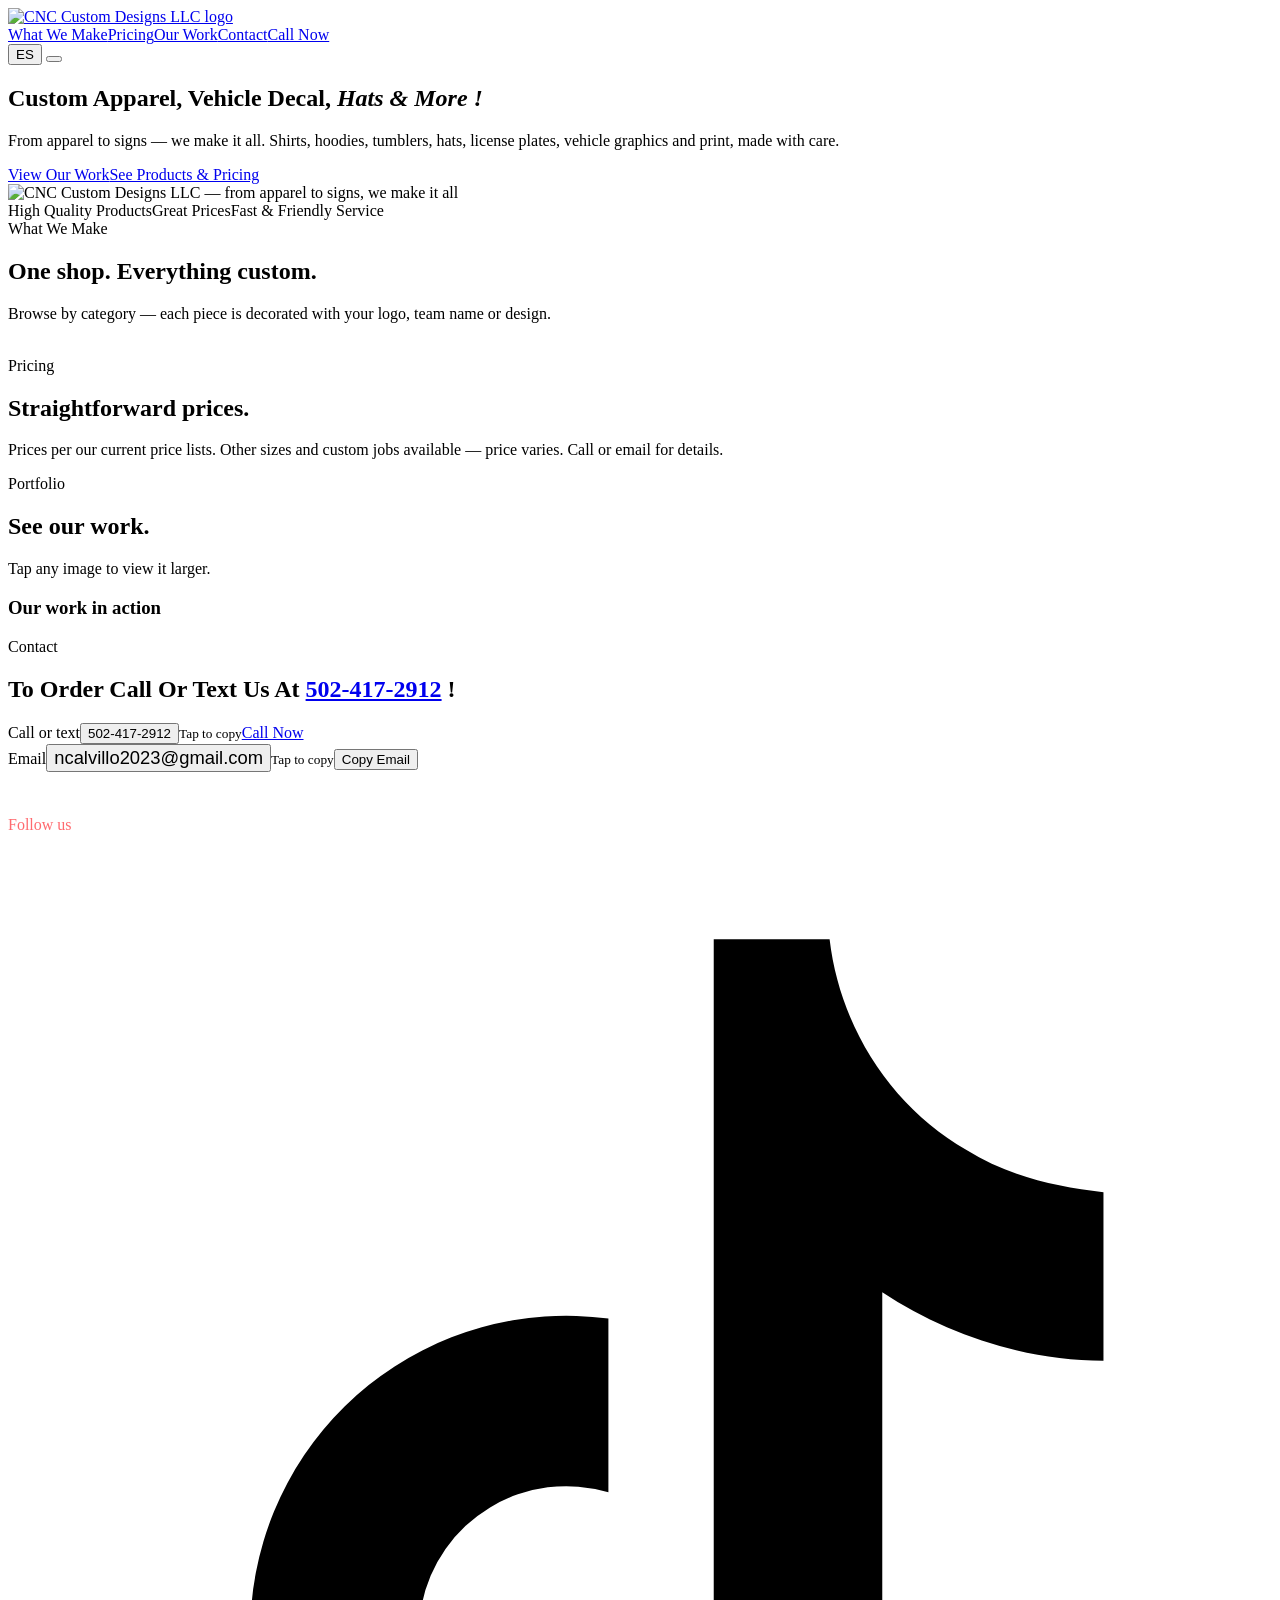
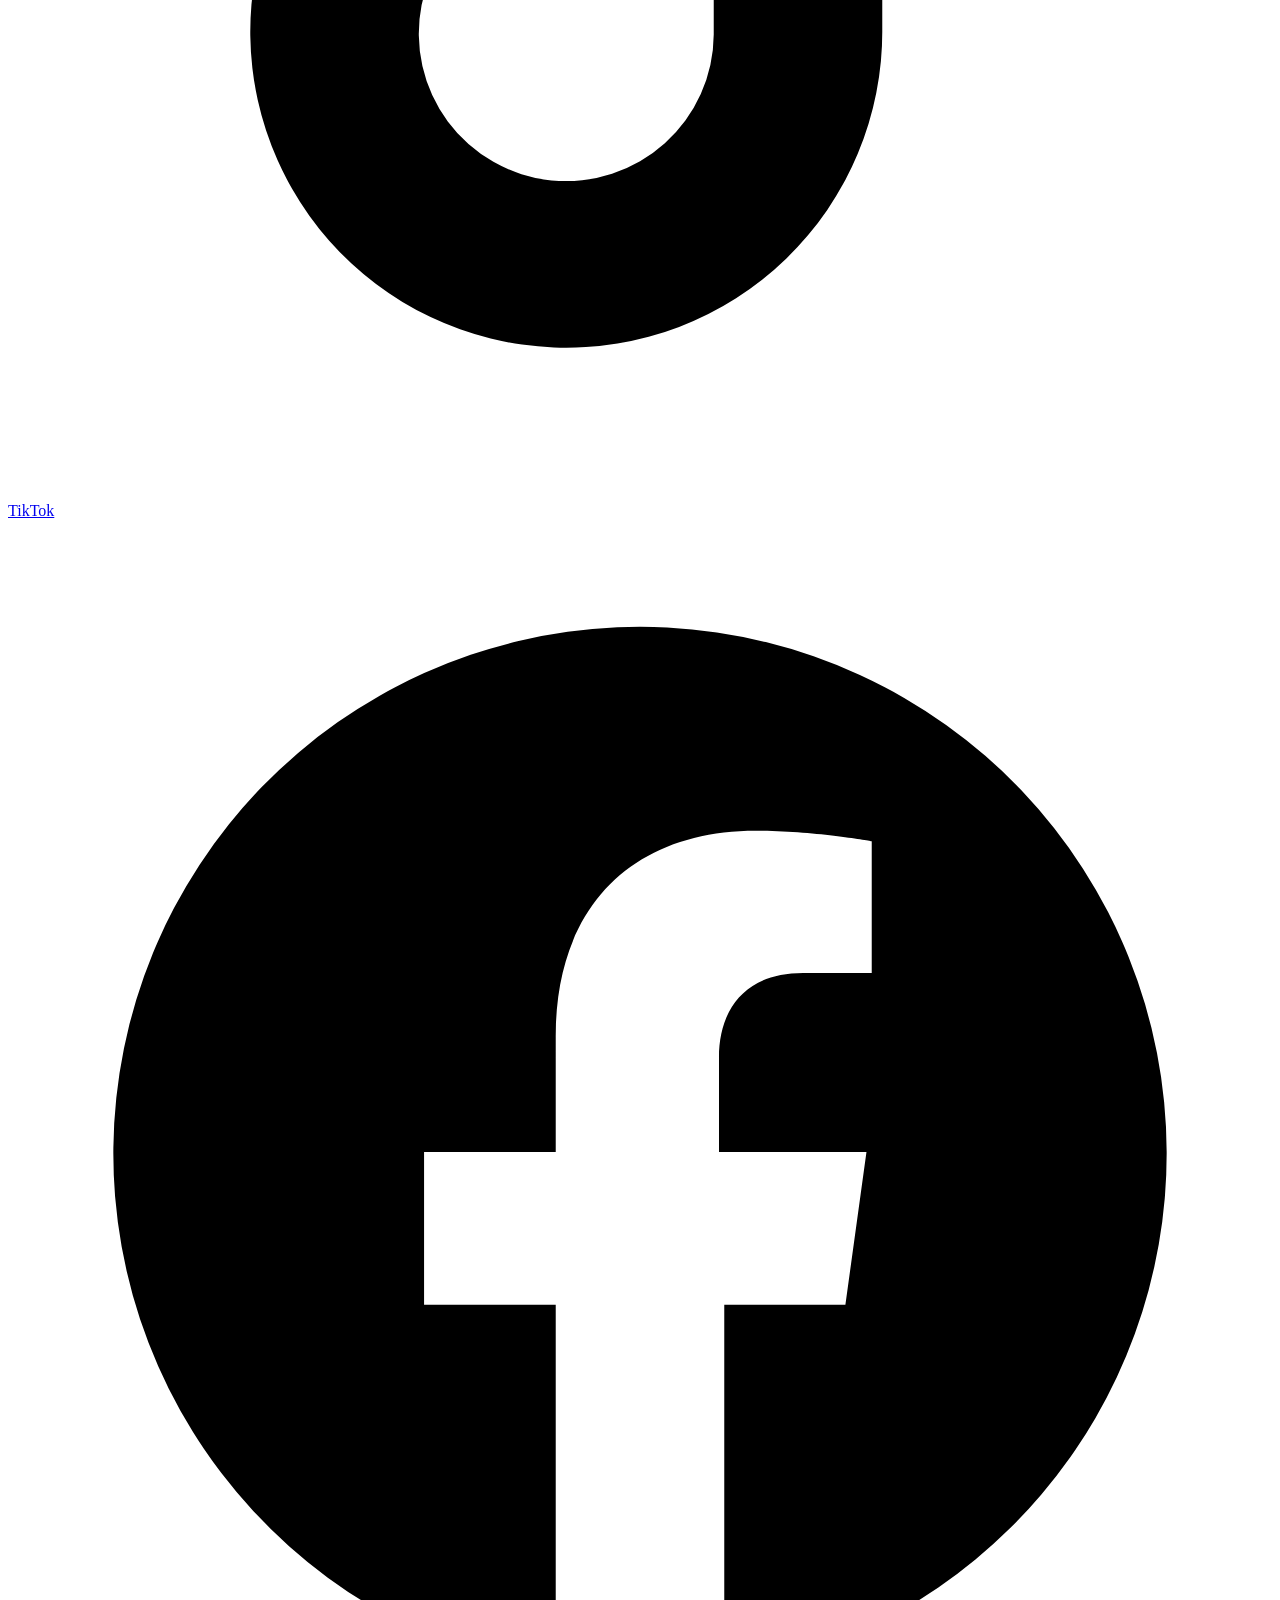
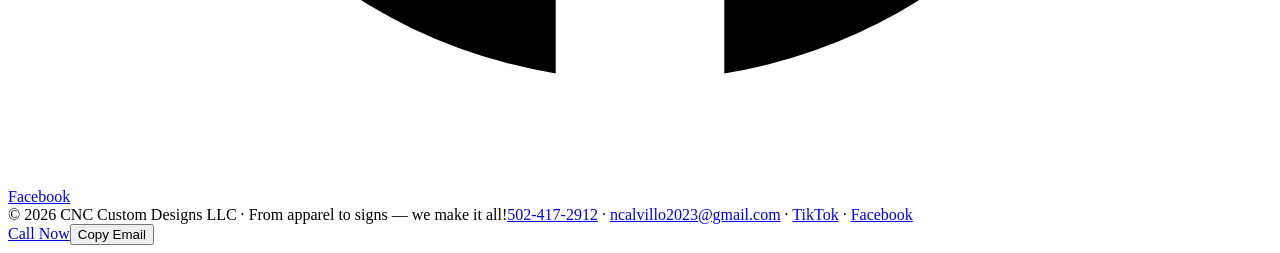
==== index.html @ a60623a9 "Update and rename Index.html to index.html" ====
<!DOCTYPE html><html lang="en"><head><meta charset="utf-8">
<meta name="viewport" content="width=device-width,initial-scale=1,viewport-fit=cover">
<title>CNC Custom Designs LLC | Custom Apparel, Drinkware, Hats &amp; Signs</title>
<meta name="description" content="CNC Custom Designs LLC makes custom shirts, hoodies, tumblers, mugs, hats, license plates, vehicle graphics, signs and more. Call 502-417-2912.">
<link rel="preconnect" href="https://fonts.googleapis.com"><link rel="preconnect" href="https://fonts.gstatic.com" crossorigin>
<link href="https://fonts.googleapis.com/css2?family=Oswald:wght@500;600;700&family=Inter:wght@400;500;600&display=swap" rel="stylesheet">
<link rel="icon" href="data:image/svg+xml,%3Csvg xmlns=%27http://www.w3.org/2000/svg%27 viewBox=%270 0 100 100%27%3E%3Ctext y=%27.9em%27 font-size=%2790%27%3E%F0%9F%91%95%3C/text%3E%3C/svg%3E">
<link rel="stylesheet" href="css/styles.css"></head><body>
<header id="hd"><div class="wrap"><nav aria-label="Main">
<a href="#top" aria-label="CNC Custom Designs LLC"><img src="assets/img/logo.jpg" alt="CNC Custom Designs LLC logo"></a>
<div class="nr"><div class="links" id="lk"><a href="#products" data-t="What We Make">What We Make</a><a href="#pricing" data-t="Pricing">Pricing</a><a href="#work" data-t="Our Work">Our Work</a><a href="#contact" data-t="Contact">Contact</a><a class="btn" href="tel:5024172912" data-t="Call Now">Call Now</a></div>
<button class="lg" id="lg" aria-label="Cambiar a español">ES</button>
<button class="burger" id="bg" aria-expanded="false" aria-controls="lk" aria-label="Open menu"><span></span><span></span><span></span></button></div>
</nav></div></header>
<main id="top">
<section class="hero"><div class="wrap">
<div><h1 class="fade d2" data-t="h1">Custom Apparel, Vehicle Decal, <em>Hats &amp; More !</em></h1>
<p class="fade d3" data-t="hp">From apparel to signs — we make it all. Shirts, hoodies, tumblers, hats, license plates, vehicle graphics and print, made with care.</p>
<div class="cta fade d4"><a class="btn" href="#work" data-t="View Our Work">View Our Work</a><a class="btn ghost" href="#pricing" data-t="See Products &amp; Pricing">See Products &amp; Pricing</a></div></div>
<div class="hero-logo fade d3"><img src="assets/img/logo.jpg" alt="CNC Custom Designs LLC — from apparel to signs, we make it all"></div>
</div></section>
<div class="trust"><div class="wrap"><span data-t="High Quality Products">High Quality Products</span><span data-t="Great Prices">Great Prices</span><span data-t="Fast &amp; Friendly Service">Fast &amp; Friendly Service</span></div></div>
<section id="products"><div class="wrap">
<div class="eyebrow rv" data-t="What We Make">What We Make</div><h2 class="rv" data-t="One shop. Everything custom.">One shop. Everything custom.</h2>
<p class="lead rv" data-t="Browse by category — each piece is decorated with your logo, team name or design.">Browse by category — each piece is decorated with your logo, team name or design.</p>
<div class="grid" id="cats" style="margin-top:34px"></div></div></section>
<section id="pricing" style="padding-top:0"><div class="wrap">
<div class="eyebrow rv" data-t="Pricing">Pricing</div><h2 class="rv" data-t="Straightforward prices.">Straightforward prices.</h2>
<div class="tabs" role="tablist" id="tabs"></div><div class="grid" id="prices" role="tabpanel"></div>
<p class="note" data-t="note">Prices per our current price lists. Other sizes and custom jobs available — price varies. Call or email for details.</p></div></section>
<section id="work"><div class="wrap">
<div class="eyebrow rv" data-t="Portfolio">Portfolio</div><h2 class="rv" data-t="See our work.">See our work.</h2>
<p class="lead rv" data-t="Tap any image to view it larger.">Tap any image to view it larger.</p>
<div class="chips" id="chips"></div><div class="gal" id="gal"></div>
<h3 class="sub" data-t="Our work in action">Our work in action</h3>
<div class="vids" id="vids"></div>
</div></section>
<section id="contact"><div class="wrap">
<div class="eyebrow rv" data-t="Contact">Contact</div>
<h2 class="rv" data-t="ord">To Order Call Or Text Us At <a href="#" role="button" data-copy="502-417-2912">502-417-2912</a> !</h2>
<div class="cg">
<div class="cc rv"><span data-t="Call or text">Call or text</span><button class="cb" data-copy="502-417-2912">502-417-2912</button><small data-t="Tap to copy">Tap to copy</small><a class="btn" href="tel:5024172912" data-t="Call Now">Call Now</a></div>
<div class="cc rv"><span data-t="Email">Email</span><button class="cb" style="font-size:1.15rem" data-copy="ncalvillo2023@gmail.com">ncalvillo2023@gmail.com</button><small data-t="Tap to copy">Tap to copy</small><button class="btn ghost" data-copy="ncalvillo2023@gmail.com" data-t="Copy Email">Copy Email</button></div>
</div>
<div class="eyebrow rv" style="margin-top:44px;color:#ff6a6f" data-t="Follow us">Follow us</div>
<div class="soc rv"><a class="btn" href="https://www.tiktok.com/@cnccustomdesignsllc?_r=1&amp;_t=ZS-9AKwrbX1TnD" target="_blank" rel="noopener"><svg viewBox="0 0 24 24" aria-hidden="true"><path d="M12.5 2h3.1c.2 1.7 1.2 3.2 2.6 4 .8.5 1.7.7 2.6.8v3.2c-1.5 0-3-.5-4.2-1.3v6.4a6 6 0 1 1-5.2-5.9v3.3a2.8 2.8 0 1 0 2 2.7V2z"/></svg>TikTok</a>
<a class="btn ghost" href="https://www.facebook.com/share/19BMES23ns/?mibextid=wwXIfr" target="_blank" rel="noopener"><svg viewBox="0 0 24 24" aria-hidden="true"><path d="M22 12a10 10 0 1 0-11.6 9.9v-7H7.9V12h2.5V9.8c0-2.5 1.5-3.9 3.8-3.9 1.1 0 2.2.2 2.2.2v2.5h-1.3c-1.2 0-1.6.8-1.6 1.6V12h2.8l-.4 2.9h-2.3v7A10 10 0 0 0 22 12z"/></svg>Facebook</a></div>
</div></section></main>
<footer><div class="wrap"><span>© <span id="yr">2026</span> CNC Custom Designs LLC · <span data-t="From apparel to signs — we make it all!">From apparel to signs — we make it all!</span></span><span><a href="#" role="button" data-copy="502-417-2912">502-417-2912</a> · <a href="#" role="button" data-copy="ncalvillo2023@gmail.com">ncalvillo2023@gmail.com</a> · <a href="https://www.tiktok.com/@cnccustomdesignsllc?_r=1&amp;_t=ZS-9AKwrbX1TnD" target="_blank" rel="noopener">TikTok</a> · <a href="https://www.facebook.com/share/19BMES23ns/?mibextid=wwXIfr" target="_blank" rel="noopener">Facebook</a></span></div></footer>
<div class="bar"><a class="btn" href="tel:5024172912" data-t="Call Now">Call Now</a><button class="btn ghost" data-copy="ncalvillo2023@gmail.com" data-t="Copy Email">Copy Email</button></div><div id="toast" role="status" aria-live="polite"></div>
<dialog id="lb" aria-label="Image viewer"><button class="x" aria-label="Close">×</button><img alt=""><p></p></dialog>
<script src="js/app.js"></script></body></html>
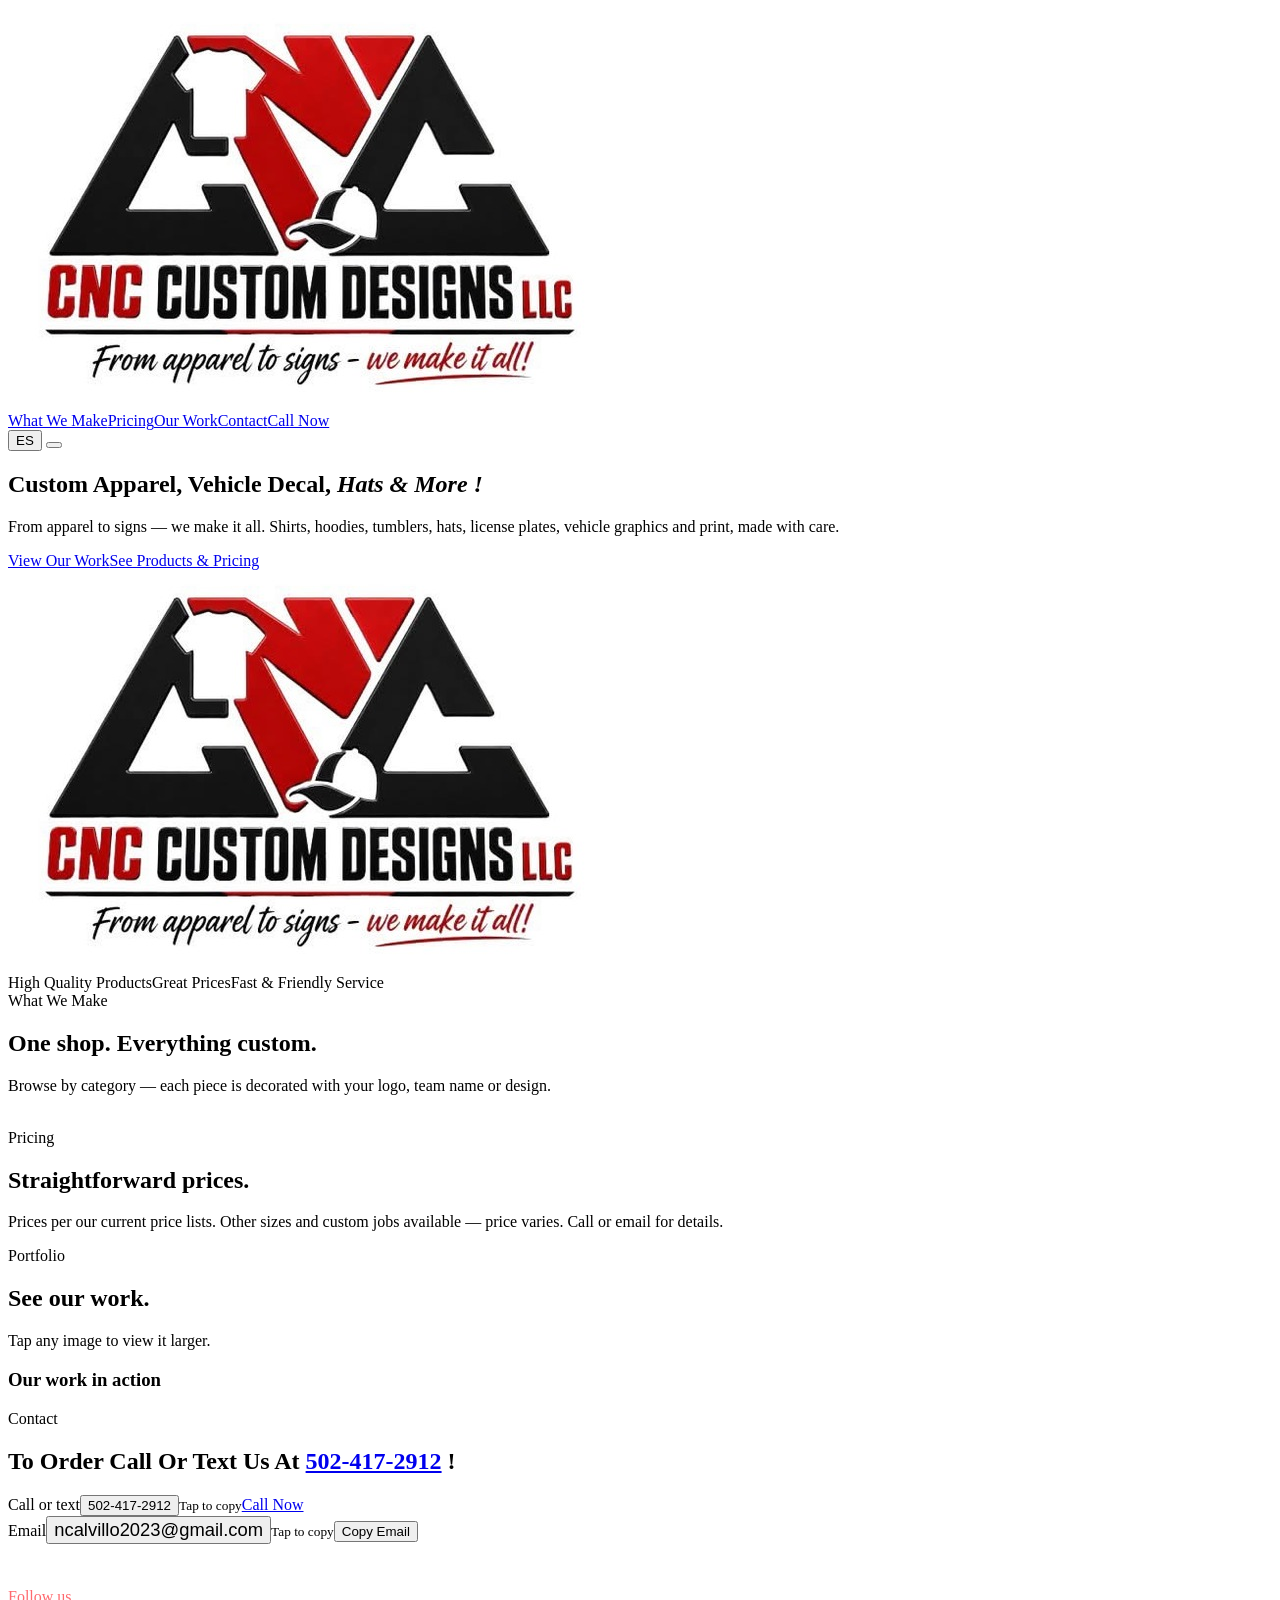
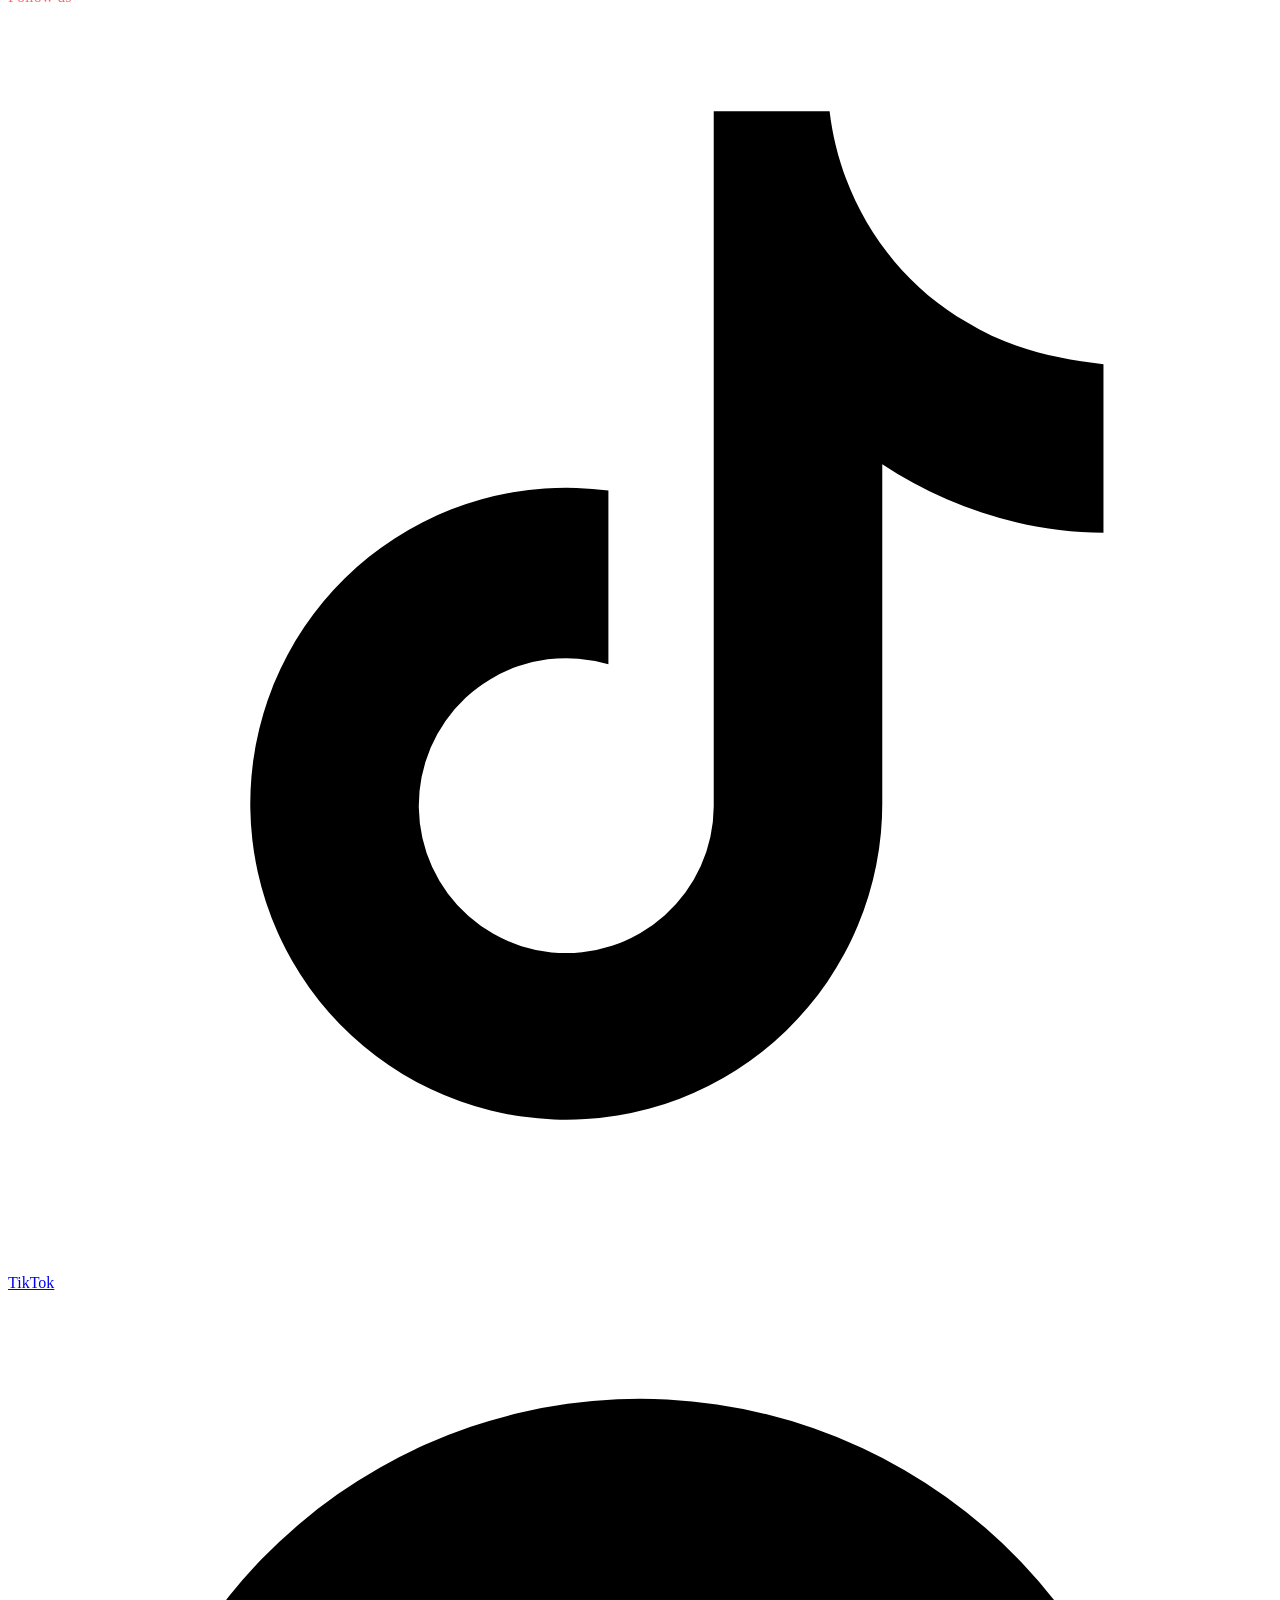
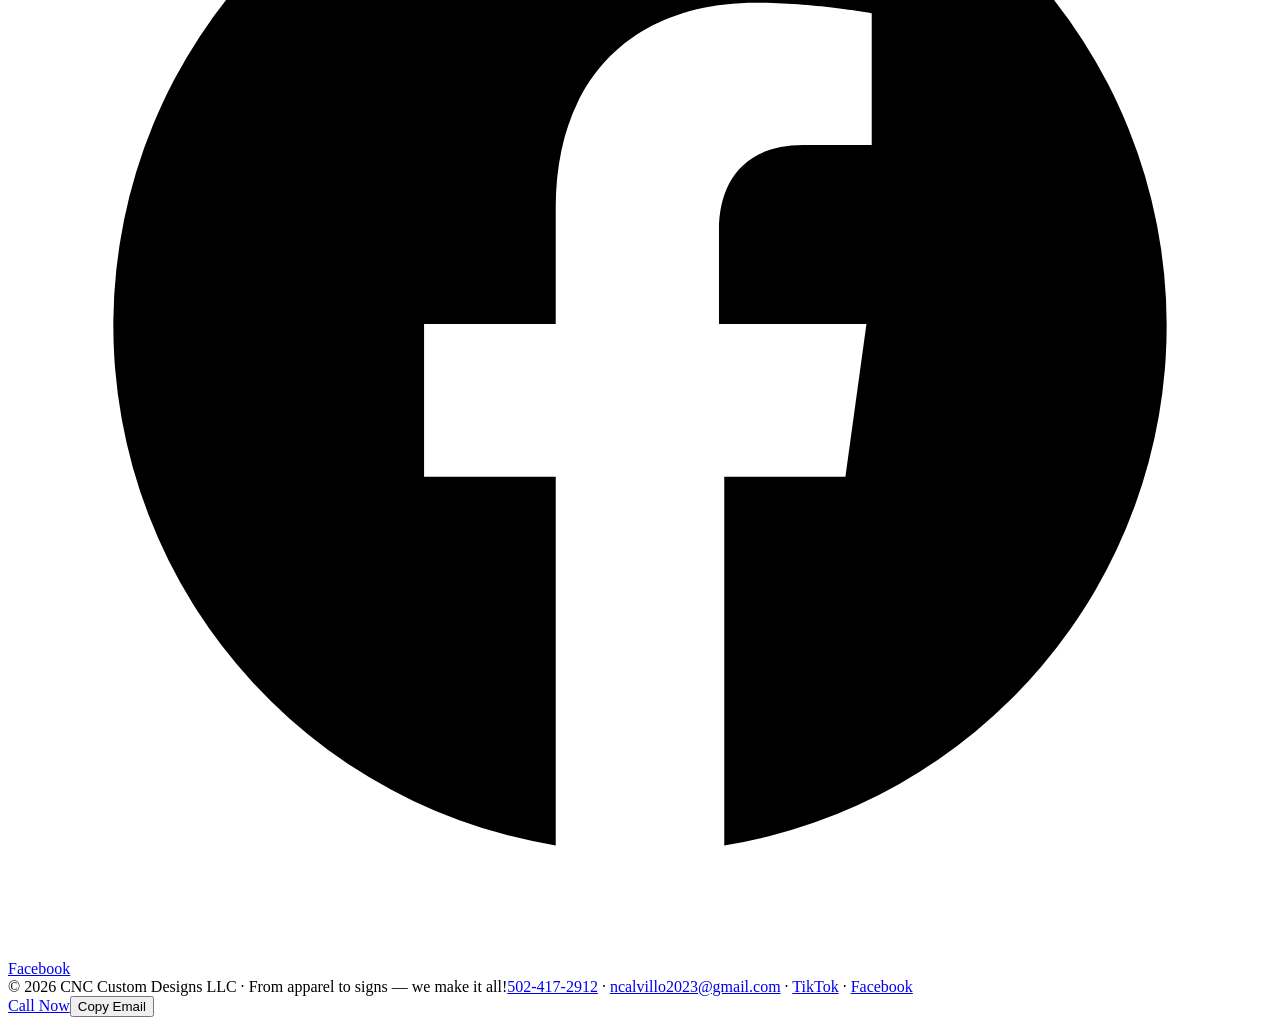
==== commit 2ec4d646: "Add files via upload" ====
--- a/index.html
+++ b/index.html
@@ -49,4 +49,4 @@
 <footer><div class="wrap"><span>© <span id="yr">2026</span> CNC Custom Designs LLC · <span data-t="From apparel to signs — we make it all!">From apparel to signs — we make it all!</span></span><span><a href="#" role="button" data-copy="502-417-2912">502-417-2912</a> · <a href="#" role="button" data-copy="ncalvillo2023@gmail.com">ncalvillo2023@gmail.com</a> · <a href="https://www.tiktok.com/@cnccustomdesignsllc?_r=1&amp;_t=ZS-9AKwrbX1TnD" target="_blank" rel="noopener">TikTok</a> · <a href="https://www.facebook.com/share/19BMES23ns/?mibextid=wwXIfr" target="_blank" rel="noopener">Facebook</a></span></div></footer>
 <div class="bar"><a class="btn" href="tel:5024172912" data-t="Call Now">Call Now</a><button class="btn ghost" data-copy="ncalvillo2023@gmail.com" data-t="Copy Email">Copy Email</button></div><div id="toast" role="status" aria-live="polite"></div>
 <dialog id="lb" aria-label="Image viewer"><button class="x" aria-label="Close">×</button><img alt=""><p></p></dialog>
-<script src="js/app.js"></script></body></html>
+<script src="js/app.js"></script></body></html>
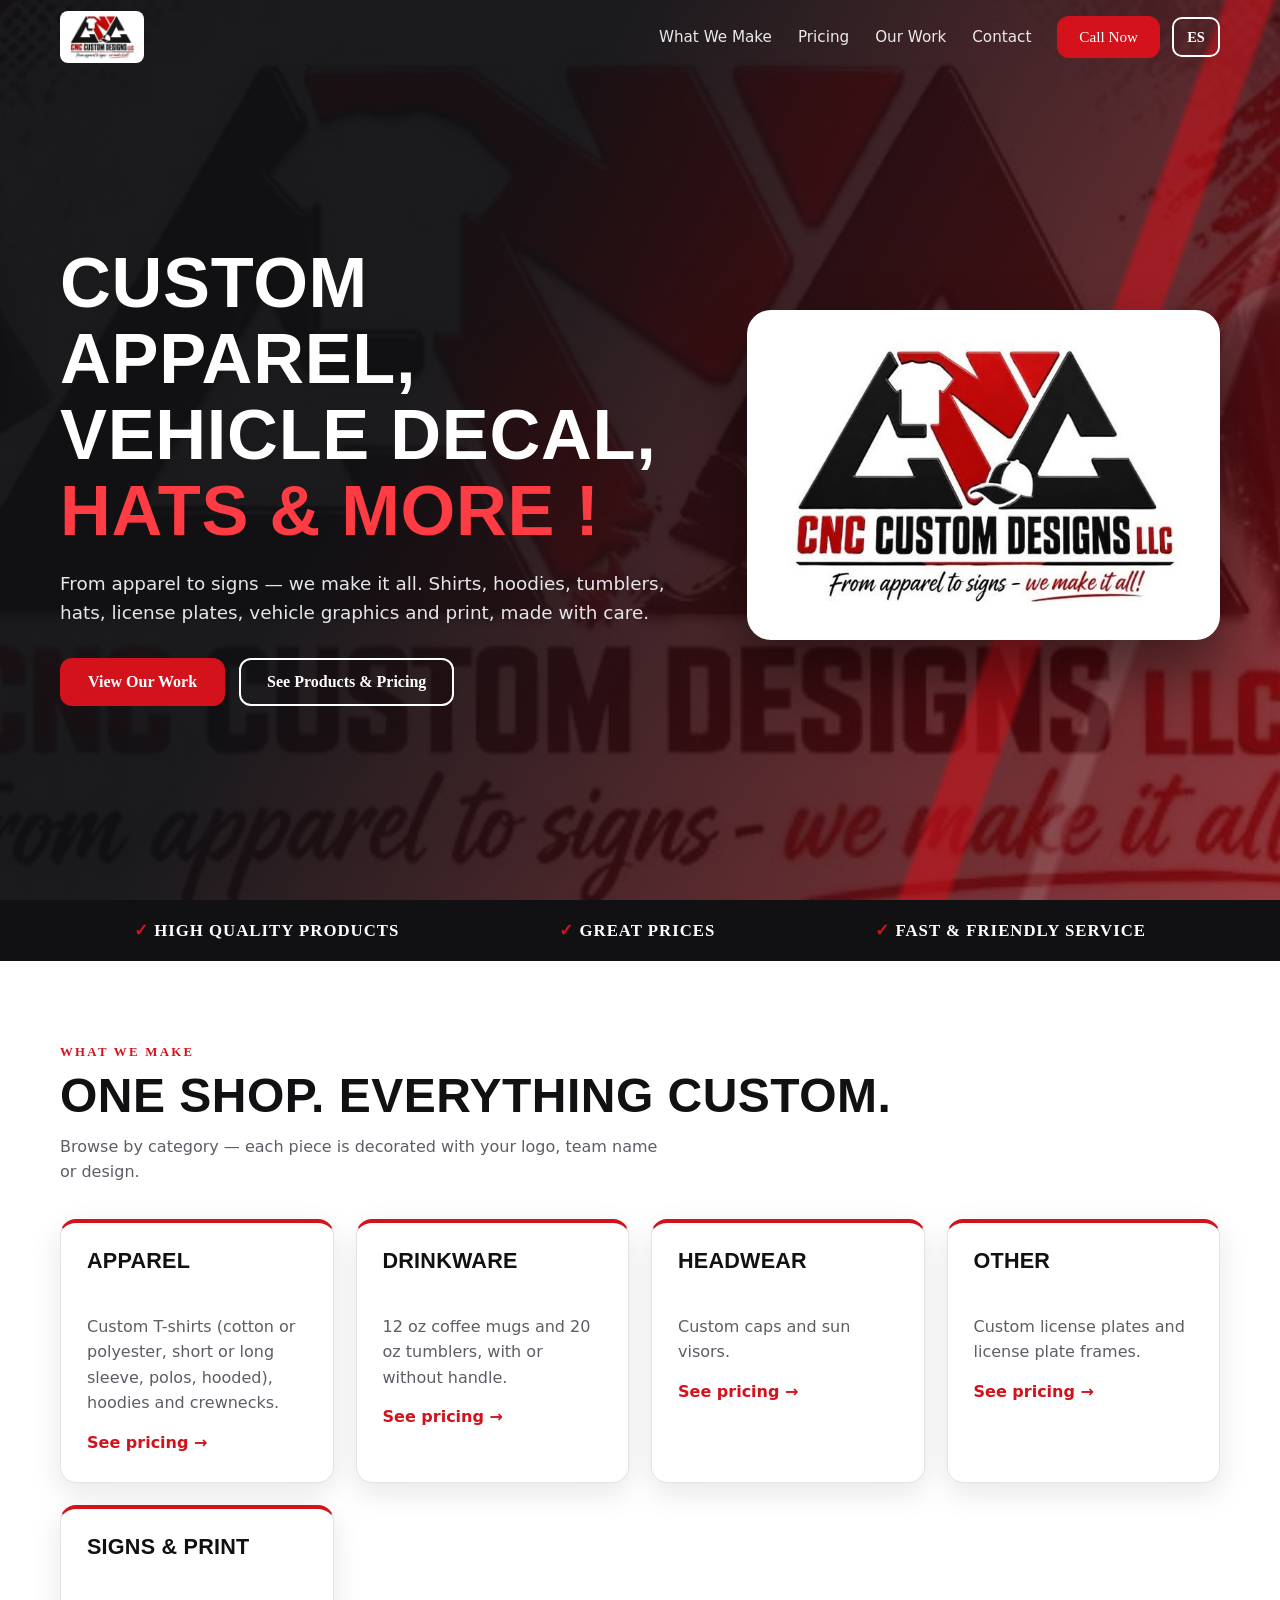
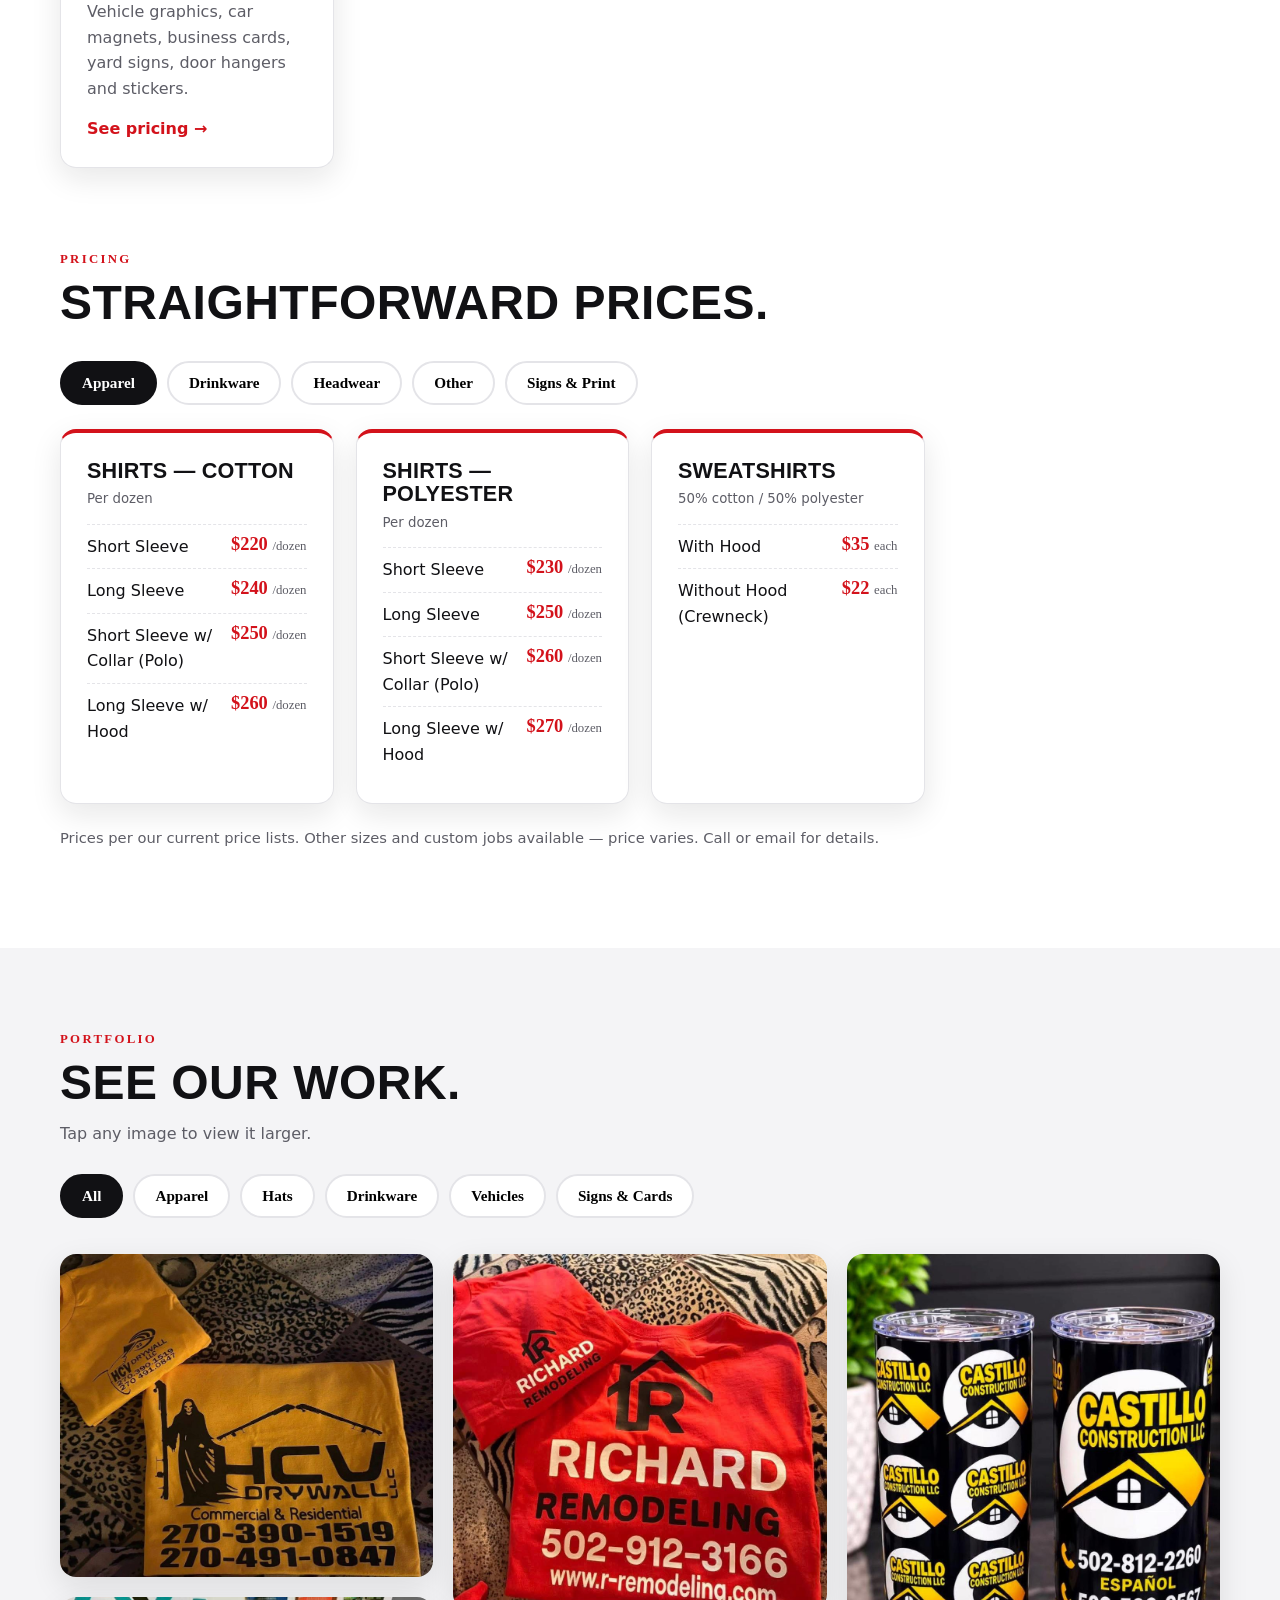
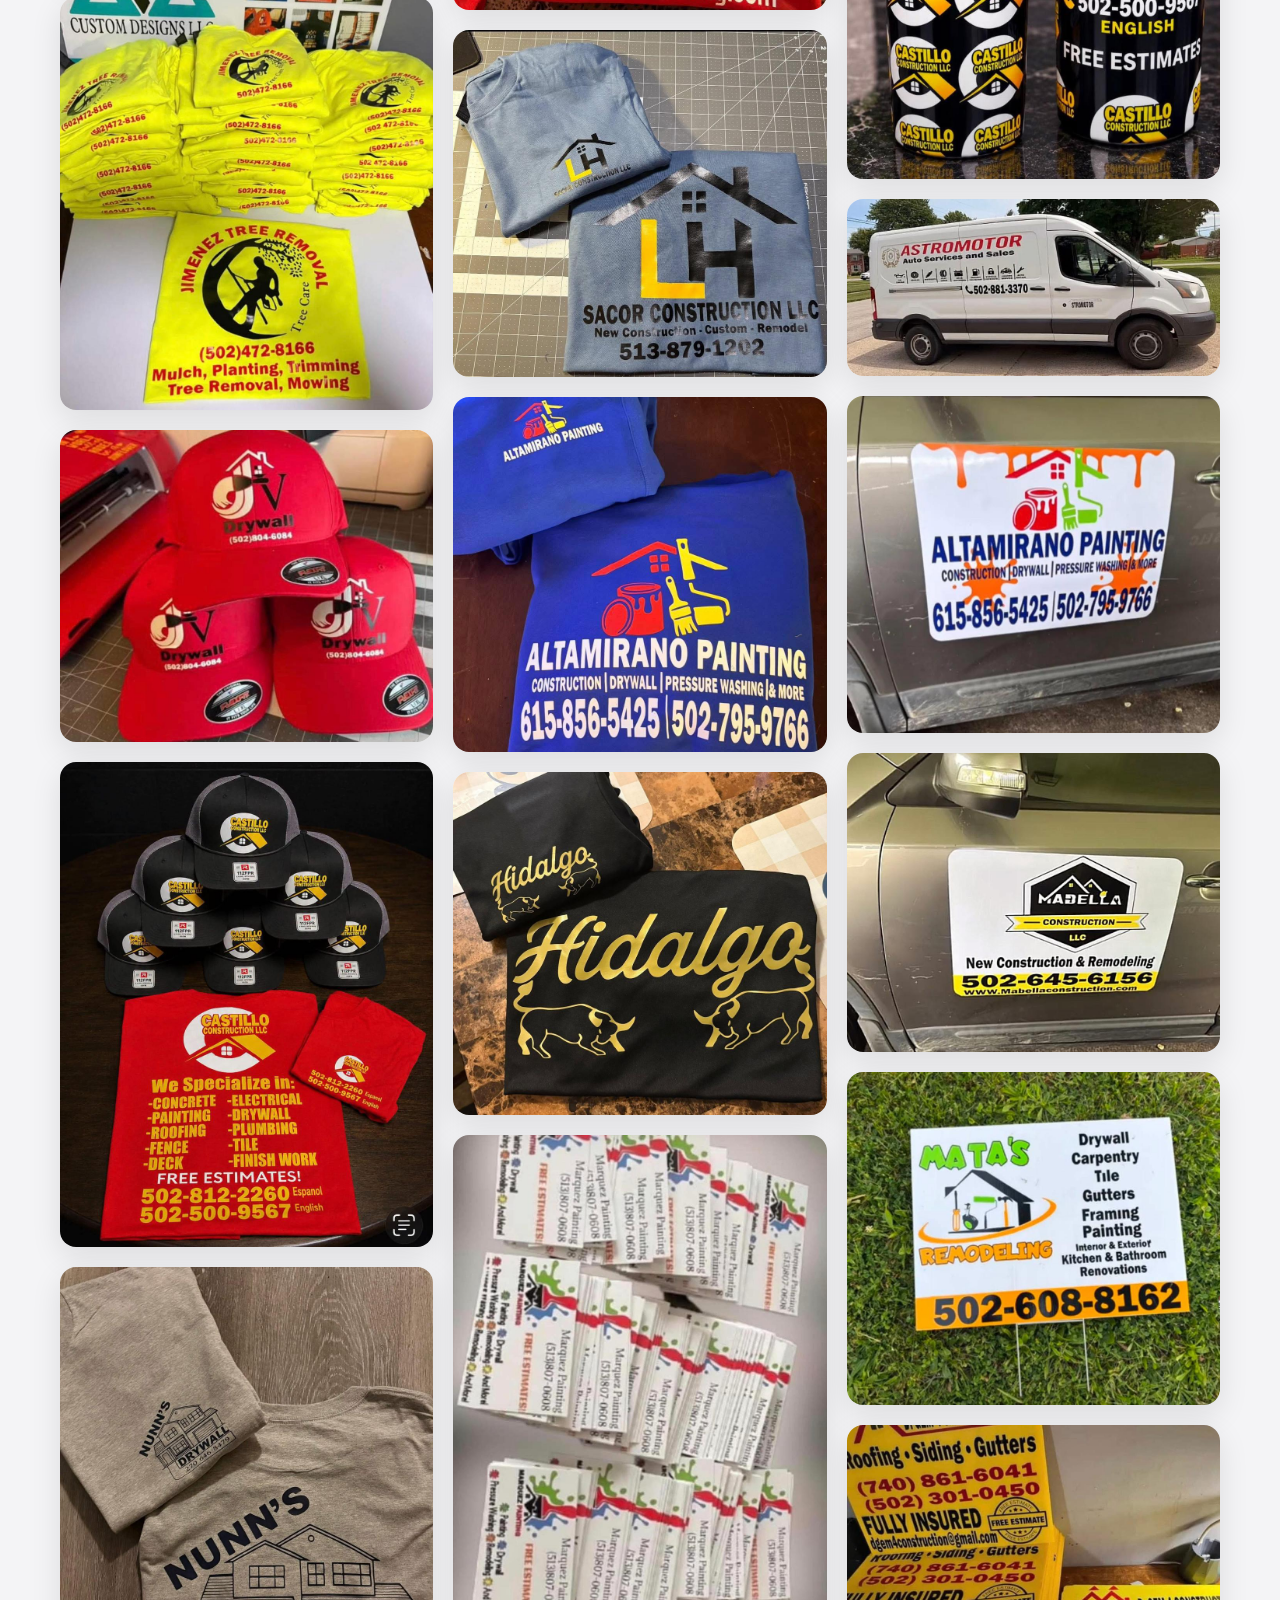
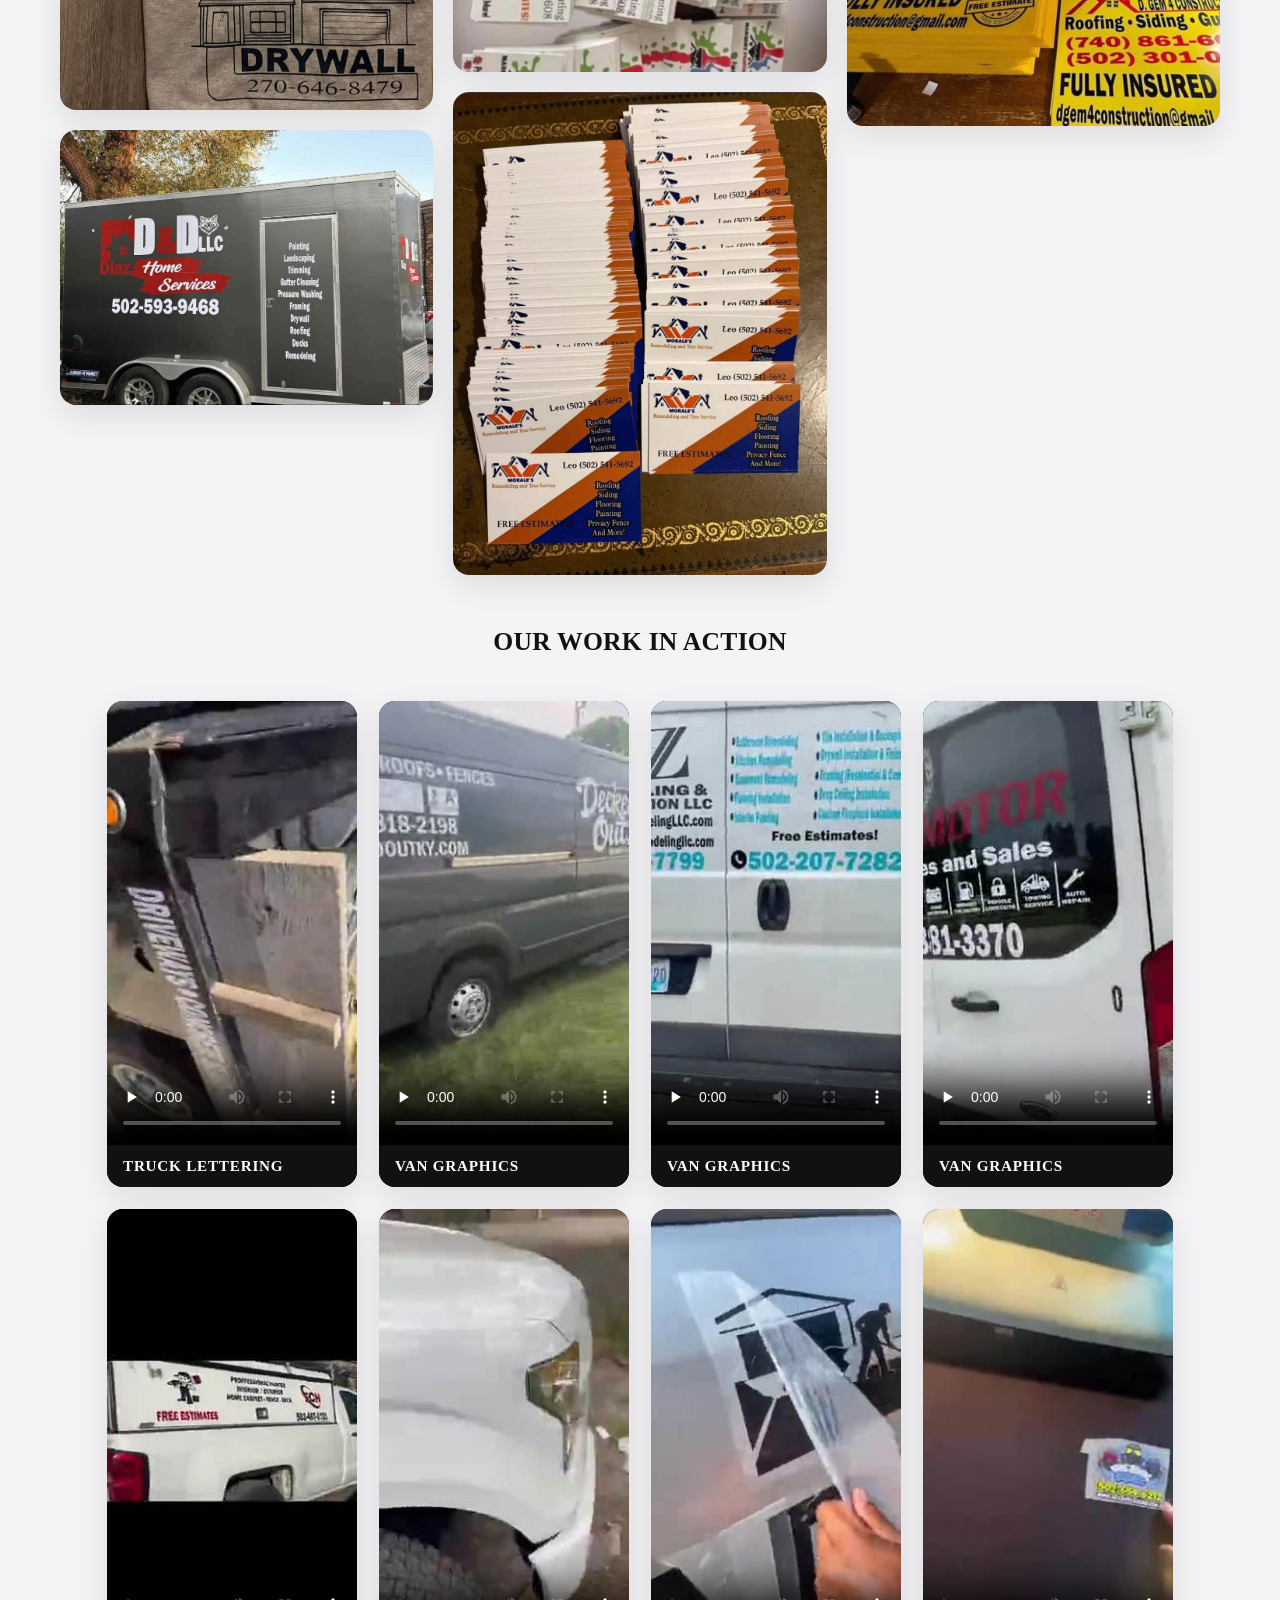
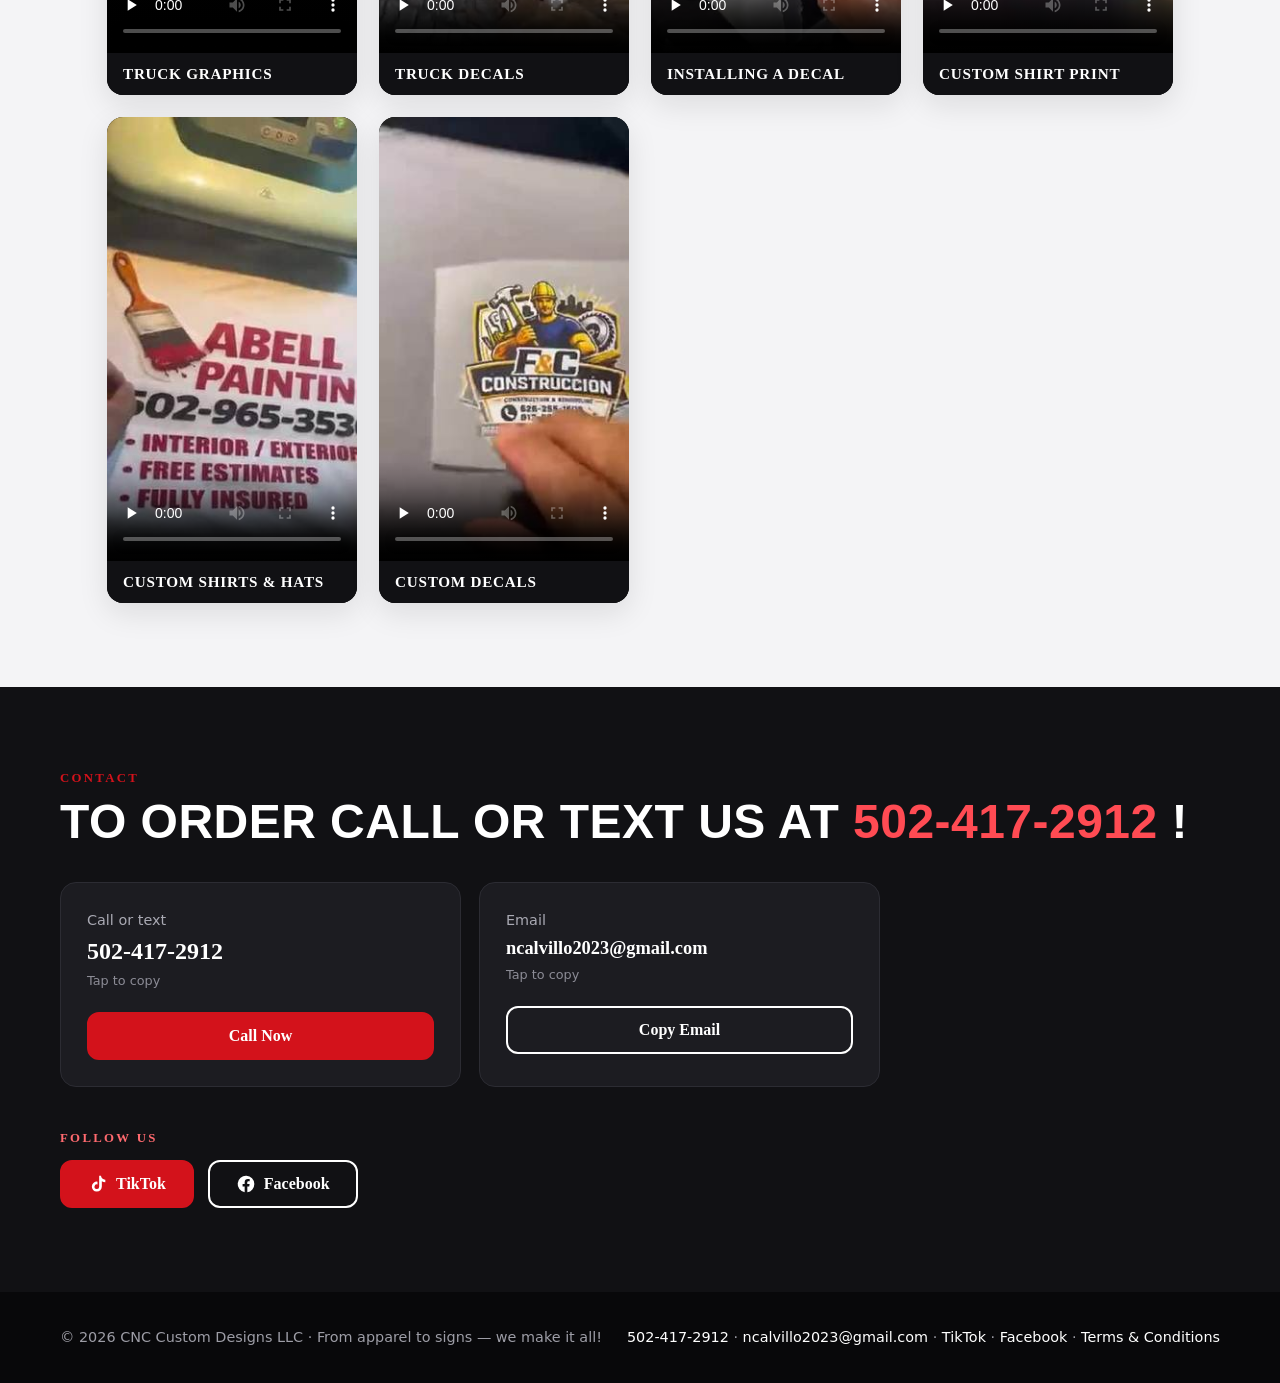
==== commit 7820f53c: "Update index.html" ====
--- a/index.html
+++ b/index.html
@@ -46,7 +46,22 @@
 <div class="soc rv"><a class="btn" href="https://www.tiktok.com/@cnccustomdesignsllc?_r=1&amp;_t=ZS-9AKwrbX1TnD" target="_blank" rel="noopener"><svg viewBox="0 0 24 24" aria-hidden="true"><path d="M12.5 2h3.1c.2 1.7 1.2 3.2 2.6 4 .8.5 1.7.7 2.6.8v3.2c-1.5 0-3-.5-4.2-1.3v6.4a6 6 0 1 1-5.2-5.9v3.3a2.8 2.8 0 1 0 2 2.7V2z"/></svg>TikTok</a>
 <a class="btn ghost" href="https://www.facebook.com/share/19BMES23ns/?mibextid=wwXIfr" target="_blank" rel="noopener"><svg viewBox="0 0 24 24" aria-hidden="true"><path d="M22 12a10 10 0 1 0-11.6 9.9v-7H7.9V12h2.5V9.8c0-2.5 1.5-3.9 3.8-3.9 1.1 0 2.2.2 2.2.2v2.5h-1.3c-1.2 0-1.6.8-1.6 1.6V12h2.8l-.4 2.9h-2.3v7A10 10 0 0 0 22 12z"/></svg>Facebook</a></div>
 </div></section></main>
-<footer><div class="wrap"><span>© <span id="yr">2026</span> CNC Custom Designs LLC · <span data-t="From apparel to signs — we make it all!">From apparel to signs — we make it all!</span></span><span><a href="#" role="button" data-copy="502-417-2912">502-417-2912</a> · <a href="#" role="button" data-copy="ncalvillo2023@gmail.com">ncalvillo2023@gmail.com</a> · <a href="https://www.tiktok.com/@cnccustomdesignsllc?_r=1&amp;_t=ZS-9AKwrbX1TnD" target="_blank" rel="noopener">TikTok</a> · <a href="https://www.facebook.com/share/19BMES23ns/?mibextid=wwXIfr" target="_blank" rel="noopener">Facebook</a></span></div></footer>
+<footer><div class="wrap"><span>© <span id="yr">2026</span> CNC Custom Designs LLC · <span data-t="From apparel to signs — we make it all!">From apparel to signs — we make it all!</span></span><span><a href="#" role="button" data-copy="502-417-2912">502-417-2912</a> · <a href="#" role="button" data-copy="ncalvillo2023@gmail.com">ncalvillo2023@gmail.com</a> · <a href="https://www.tiktok.com/@cnccustomdesignsllc?_r=1&amp;_t=ZS-9AKwrbX1TnD" target="_blank" rel="noopener">TikTok</a> · <a href="https://www.facebook.com/share/19BMES23ns/?mibextid=wwXIfr" target="_blank" rel="noopener">Facebook</a> · <a href="/terms" id="tl">Terms &amp; Conditions</a></span></div></footer>
 <div class="bar"><a class="btn" href="tel:5024172912" data-t="Call Now">Call Now</a><button class="btn ghost" data-copy="ncalvillo2023@gmail.com" data-t="Copy Email">Copy Email</button></div><div id="toast" role="status" aria-live="polite"></div>
 <dialog id="lb" aria-label="Image viewer"><button class="x" aria-label="Close">×</button><img alt=""><p></p></dialog>
-<script src="js/app.js"></script></body></html>+<script src="js/app.js"></script>
+<script>
+(function(){
+  var l=document.getElementById('lg'),t=document.getElementById('tl');
+  if(!l||!t)return;
+  function s(){
+    var es=l.textContent.trim().toUpperCase()==='EN';
+    t.textContent=es?'Términos y Condiciones':'Terms & Conditions';
+    t.href=es?'/terms#es':'/terms';
+  }
+  s();
+  l.addEventListener('click',function(){setTimeout(s,0)});
+  new MutationObserver(s).observe(l,{childList:true,characterData:true,subtree:true,attributes:true});
+})();
+</script>
+</body></html>
--- a/css/styles.css
+++ b/css/styles.css
@@ -0,0 +1,90 @@
+:root{--red:#d3121b;--red2:#a80d14;--ink:#111114;--ink2:#1c1c21;--mut:#5d5d66;--bg:#fff;--soft:#f4f4f6;--line:#e4e4e8;--r:16px;--sh:0 10px 30px rgba(17,17,20,.10);box-sizing:border-box;padding-top:env(safe-area-inset-top,0px);padding-bottom:env(safe-area-inset-bottom,0px)}
+@media(prefers-color-scheme:dark){:root:not([data-theme=light]){--bg:#fff}}
+*,*::before,*::after{box-sizing:inherit}html{scroll-behavior:smooth;scroll-padding-top:84px}
+body{margin:0;font:16px/1.6 Inter,system-ui,sans-serif;color:var(--ink);background:var(--bg);animation:load .7s ease both;overflow-x:hidden}
+@keyframes load{from{opacity:0}}
+img{max-width:100%;display:block;height:auto}h1,h2,h3{font-family:Oswald,Impact,sans-serif;text-transform:uppercase;line-height:1.08;margin:0;letter-spacing:.01em}
+a{color:inherit}.wrap{width:min(1160px,92%);margin:auto}section{padding:84px 0}
+.eyebrow{color:var(--red);font:600 .8rem Inter;letter-spacing:.18em;text-transform:uppercase;margin-bottom:10px}
+h2{font-size:clamp(2rem,5vw,3rem)}.lead{color:var(--mut);max-width:60ch;margin:12px 0 0}
+.btn{display:inline-flex;align-items:center;justify-content:center;gap:8px;min-height:48px;padding:0 26px;border-radius:12px;font:600 1rem Inter;text-decoration:none;border:2px solid var(--red);background:var(--red);color:#fff;cursor:pointer;transition:transform .2s,box-shadow .2s,background .2s}
+.btn:hover{transform:translateY(-2px);box-shadow:0 10px 22px rgba(211,18,27,.35);background:var(--red2)}
+.btn.ghost{background:transparent;color:#fff;border-color:#fff}.btn.ghost:hover{background:#fff;color:var(--ink);box-shadow:none}
+.btn.dark{background:var(--ink);border-color:var(--ink)}.btn.dark:hover{background:#000;box-shadow:0 10px 22px rgba(0,0,0,.3)}
+:focus-visible{outline:3px solid var(--red);outline-offset:3px}
+header{position:fixed;inset:0 0 auto;z-index:50;padding-top:env(safe-area-inset-top,0px);transition:background .3s,box-shadow .3s}
+header.s{background:rgba(17,17,20,.94);backdrop-filter:blur(10px);box-shadow:0 4px 20px rgba(0,0,0,.25)}
+nav{display:flex;align-items:center;justify-content:space-between;height:74px;transition:height .3s}header.s nav{height:62px}
+nav img{height:52px;width:auto;background:#fff;border-radius:8px;padding:2px 6px;transition:height .3s}header.s nav img{height:42px}
+.links{display:flex;gap:26px;align-items:center}.links a{color:#fff;text-decoration:none;font-weight:500;font-size:.95rem;opacity:.9}.links a:hover{opacity:1;color:#ff6a6f}
+.links .btn{min-height:42px;padding:0 20px;color:#fff;opacity:1}
+.burger{display:none;background:none;border:0;width:48px;height:48px;cursor:pointer;padding:12px}
+.burger span{display:block;height:3px;background:#fff;margin:5px 0;border-radius:2px;transition:.3s}
+.burger[aria-expanded=true] span:nth-child(1){transform:translateY(8px) rotate(45deg)}.burger[aria-expanded=true] span:nth-child(2){opacity:0}.burger[aria-expanded=true] span:nth-child(3){transform:translateY(-8px) rotate(-45deg)}
+.hero{position:relative;min-height:100svh;display:grid;align-items:center;color:#fff;background:linear-gradient(120deg,rgba(17,17,20,.96) 35%,rgba(120,8,14,.8)),url(../assets/img/hero.jpg) center/cover;padding:130px 0 80px;overflow:hidden}
+.hero::after{content:"";position:absolute;right:-8%;top:0;bottom:0;width:38%;background:linear-gradient(110deg,transparent 40%,rgba(211,18,27,.55) 41%,rgba(211,18,27,.55) 46%,transparent 47%,transparent 55%,rgba(255,255,255,.12) 56%,rgba(255,255,255,.12) 58%,transparent 59%);pointer-events:none}
+.hero .wrap{display:grid;grid-template-columns:1.15fr .85fr;gap:48px;align-items:center;position:relative;z-index:1}
+.hero h1{font-size:clamp(2.4rem,6vw,4.4rem)}.hero h1 em{color:#ff3b43;font-style:normal}
+.hero p{font-size:1.15rem;max-width:52ch;color:#e6e6ea;margin:20px 0 30px}.cta{display:flex;gap:14px;flex-wrap:wrap}
+.hero-logo{background:#fff;border-radius:24px;padding:22px;box-shadow:0 30px 60px rgba(0,0,0,.45);animation:float 6s ease-in-out infinite}
+@keyframes float{50%{transform:translateY(-8px)}}
+.fade{opacity:0;transform:translateY(22px);animation:up .8s .15s ease forwards}.fade.d2{animation-delay:.3s}.fade.d3{animation-delay:.45s}.fade.d4{animation-delay:.6s}
+@keyframes up{to{opacity:1;transform:none}}
+.trust{background:var(--ink);color:#fff;padding:20px 0}.trust .wrap{display:flex;justify-content:space-around;flex-wrap:wrap;gap:12px;font:600 1.05rem Oswald;text-transform:uppercase;letter-spacing:.06em}.trust span::before{content:"✓ ";color:var(--red)}
+.rv{opacity:0;transform:translateY(28px);transition:opacity .7s,transform .7s}.rv.in{opacity:1;transform:none}
+.tabs{display:flex;gap:10px;flex-wrap:wrap;margin:32px 0 24px}
+.tab{min-height:44px;padding:0 20px;border-radius:999px;border:2px solid var(--line);background:#fff;font:600 .95rem Inter;cursor:pointer;transition:.2s}.tab:hover{border-color:var(--red)}.tab[aria-selected=true]{background:var(--ink);border-color:var(--ink);color:#fff}
+.grid{display:grid;grid-template-columns:repeat(auto-fill,minmax(270px,1fr));gap:22px}
+.card{background:#fff;border:1px solid var(--line);border-radius:var(--r);padding:26px;box-shadow:var(--sh);transition:transform .3s,box-shadow .3s;border-top:4px solid var(--red)}
+.card:hover{transform:translateY(-6px);box-shadow:0 18px 40px rgba(17,17,20,.16)}
+.card h3{font-size:1.35rem;margin-bottom:6px}.card small{display:block;color:var(--mut);margin-bottom:14px}
+.card ul{list-style:none;margin:0;padding:0}.card li{display:flex;justify-content:space-between;gap:12px;padding:9px 0;border-top:1px dashed var(--line)}
+.card li b{font:600 1.15rem Oswald;color:var(--red);white-space:nowrap}.card li b i{font:400 .8rem Inter;color:var(--mut);font-style:normal}
+.note{margin-top:22px;color:var(--mut);font-size:.92rem}
+#work{background:var(--soft)}
+.gal{columns:3 300px;column-gap:20px;margin-top:36px}
+.gal button{all:unset;display:block;width:100%;margin:0 0 20px;break-inside:avoid;position:relative;border-radius:var(--r);overflow:hidden;cursor:zoom-in;box-shadow:var(--sh);background:#fff}
+.gal img{width:100%;transition:transform .6s}.gal button:hover img,.gal button:focus-visible img{transform:scale(1.05)}
+.gal button:focus-visible{outline:3px solid var(--red)}
+.gal span{position:absolute;left:0;right:0;bottom:0;padding:34px 16px 12px;color:#fff;font:600 1rem Oswald;text-transform:uppercase;letter-spacing:.05em;background:linear-gradient(transparent,rgba(0,0,0,.78));transform:translateY(100%);transition:transform .3s}
+.gal button:hover span,.gal button:focus-visible span{transform:none}
+@media(hover:none){.gal span{transform:none}}
+dialog{border:0;padding:0;background:transparent;max-width:96vw;max-height:94vh;overflow:visible}dialog::backdrop{background:rgba(8,8,10,.88);backdrop-filter:blur(4px)}
+dialog[open]{animation:zoom .3s ease}@keyframes zoom{from{opacity:0;transform:scale(.96)}}
+dialog img{max-height:86vh;max-width:96vw;width:auto;border-radius:12px;margin:auto;background:#fff}
+dialog p{color:#fff;text-align:center;margin:10px 0 0;font:600 1rem Oswald;letter-spacing:.06em;text-transform:uppercase}
+.x{position:absolute;top:-14px;right:-6px;width:46px;height:46px;border-radius:50%;border:0;background:var(--red);color:#fff;font-size:1.5rem;cursor:pointer;z-index:2}
+.about .wrap{display:grid;grid-template-columns:1fr 1fr;gap:56px;align-items:center}
+.about img{border-radius:var(--r);box-shadow:var(--sh)}.about p{color:var(--mut)}
+.vals{display:grid;grid-template-columns:repeat(3,1fr);gap:14px;margin-top:24px}.vals div{background:var(--soft);border-radius:12px;padding:16px;font-weight:600;text-align:center;border-bottom:3px solid var(--red)}
+#contact{background:var(--ink);color:#fff;position:relative;overflow:hidden}#contact .lead{color:#c9c9d0}
+.cg{display:grid;grid-template-columns:repeat(2,1fr);gap:18px;margin-top:34px}
+.cc{background:var(--ink2);border:1px solid #2c2c33;border-radius:var(--r);padding:26px;display:flex;flex-direction:column;gap:6px;transition:.3s}.cc:hover{border-color:var(--red);transform:translateY(-4px)}
+.cc b{font:600 1.5rem Oswald;word-break:break-all}.cc span{color:#a9a9b3;font-size:.9rem}.cc .btn{margin-top:14px}
+footer{background:#08080a;color:#9d9da6;padding:34px 0;font-size:.9rem}footer .wrap{display:flex;justify-content:space-between;flex-wrap:wrap;gap:14px;align-items:center}footer a{text-decoration:none;color:#fff}
+.bar{display:none}
+@media(max-width:860px){section{padding:64px 0}.burger{display:block}
+.links{position:fixed;top:0;right:0;bottom:0;width:min(78vw,320px);background:var(--ink);flex-direction:column;align-items:stretch;gap:0;padding:90px 24px 24px;transform:translateX(100%);transition:transform .35s;box-shadow:-10px 0 30px rgba(0,0,0,.4)}
+.links.o{transform:none}.links a{padding:14px 4px;border-bottom:1px solid #2c2c33;font-size:1.05rem}.links .btn{margin-top:18px;border:2px solid var(--red)}
+.burger{position:relative;z-index:60}
+.hero .wrap,.about .wrap{grid-template-columns:1fr;gap:30px}.hero-logo{order:-1;max-width:340px}.cg{grid-template-columns:1fr}.hero{padding-top:110px}
+.bar{display:flex;position:fixed;bottom:0;left:0;right:0;z-index:40;background:var(--ink);padding:10px 12px calc(10px + env(safe-area-inset-bottom,0px));gap:10px;box-shadow:0 -6px 20px rgba(0,0,0,.3)}.bar .btn{flex:1;min-height:48px;padding:0}
+body{padding-bottom:70px}}
+@media(max-width:480px){.vals{grid-template-columns:1fr}.cta .btn{flex:1 1 100%}}
+@media(prefers-reduced-motion:reduce){*{animation:none!important;transition:none!important}.rv,.fade{opacity:1;transform:none}html{scroll-behavior:auto}}
+
+.lg{background:none;border:2px solid #fff;color:#fff;border-radius:10px;min-width:48px;height:40px;font:600 .9rem Inter;cursor:pointer;margin-left:12px;transition:.2s}.lg:hover{background:#fff;color:var(--ink)}
+.nr{display:flex;align-items:center}
+.vids{display:grid;grid-template-columns:repeat(2,minmax(0,360px));gap:22px;margin-top:44px;justify-content:center}
+.vids figure{margin:0;background:#000;border-radius:var(--r);overflow:hidden;box-shadow:var(--sh)}.vids video{width:100%;display:block;max-height:78vh}
+.vids figcaption{color:#fff;background:var(--ink);padding:12px 16px;font:600 .95rem Oswald;text-transform:uppercase;letter-spacing:.05em}
+.sub{font:600 1.6rem Oswald;text-transform:uppercase;margin:52px 0 0;text-align:center}
+.chips{display:flex;gap:10px;flex-wrap:wrap;margin-top:28px}
+.cg{grid-template-columns:repeat(2,minmax(0,1fr))!important;max-width:820px}
+#contact h2 a{color:#ff4b53;text-decoration:none;white-space:nowrap}
+@media(max-width:700px){.vids{grid-template-columns:1fr}.cg{grid-template-columns:1fr!important}}
+.cb{all:unset;cursor:pointer;font:600 1.5rem Oswald;word-break:break-all}.cb:hover{color:#ff6a6f}.cb:focus-visible{outline:3px solid var(--red);outline-offset:3px}
+.cc small{color:#8c8c96;font-size:.8rem}.soc{display:flex;gap:14px;flex-wrap:wrap;margin-top:14px}.btn svg{width:20px;height:20px;fill:currentColor}
+#toast{position:fixed;left:50%;bottom:90px;transform:translate(-50%,20px);background:#fff;color:var(--ink);font:600 .95rem Inter;padding:12px 22px;border-radius:999px;box-shadow:0 10px 30px rgba(0,0,0,.35);opacity:0;pointer-events:none;transition:.3s;z-index:90}#toast.on{opacity:1;transform:translate(-50%,0)}
+.vids{grid-template-columns:repeat(auto-fill,minmax(210px,250px))!important}
+footer a[data-copy]{cursor:pointer}
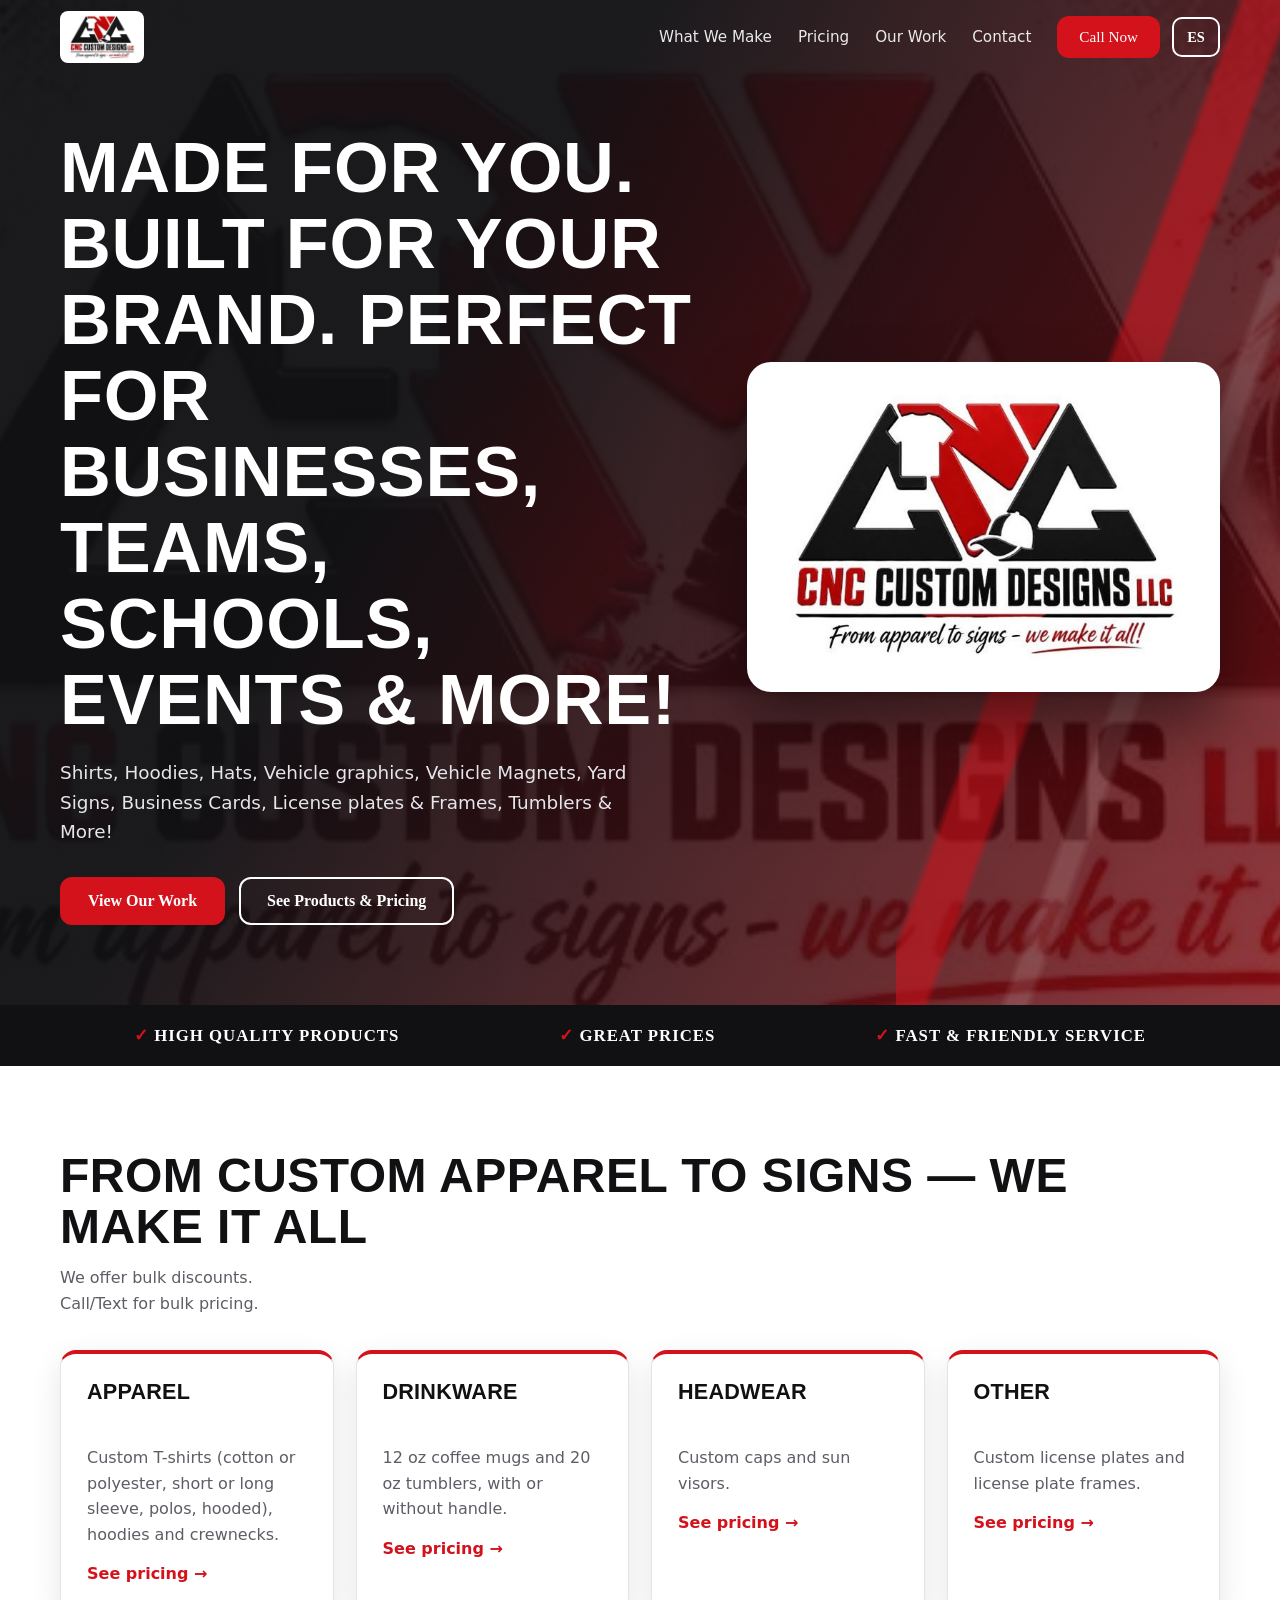
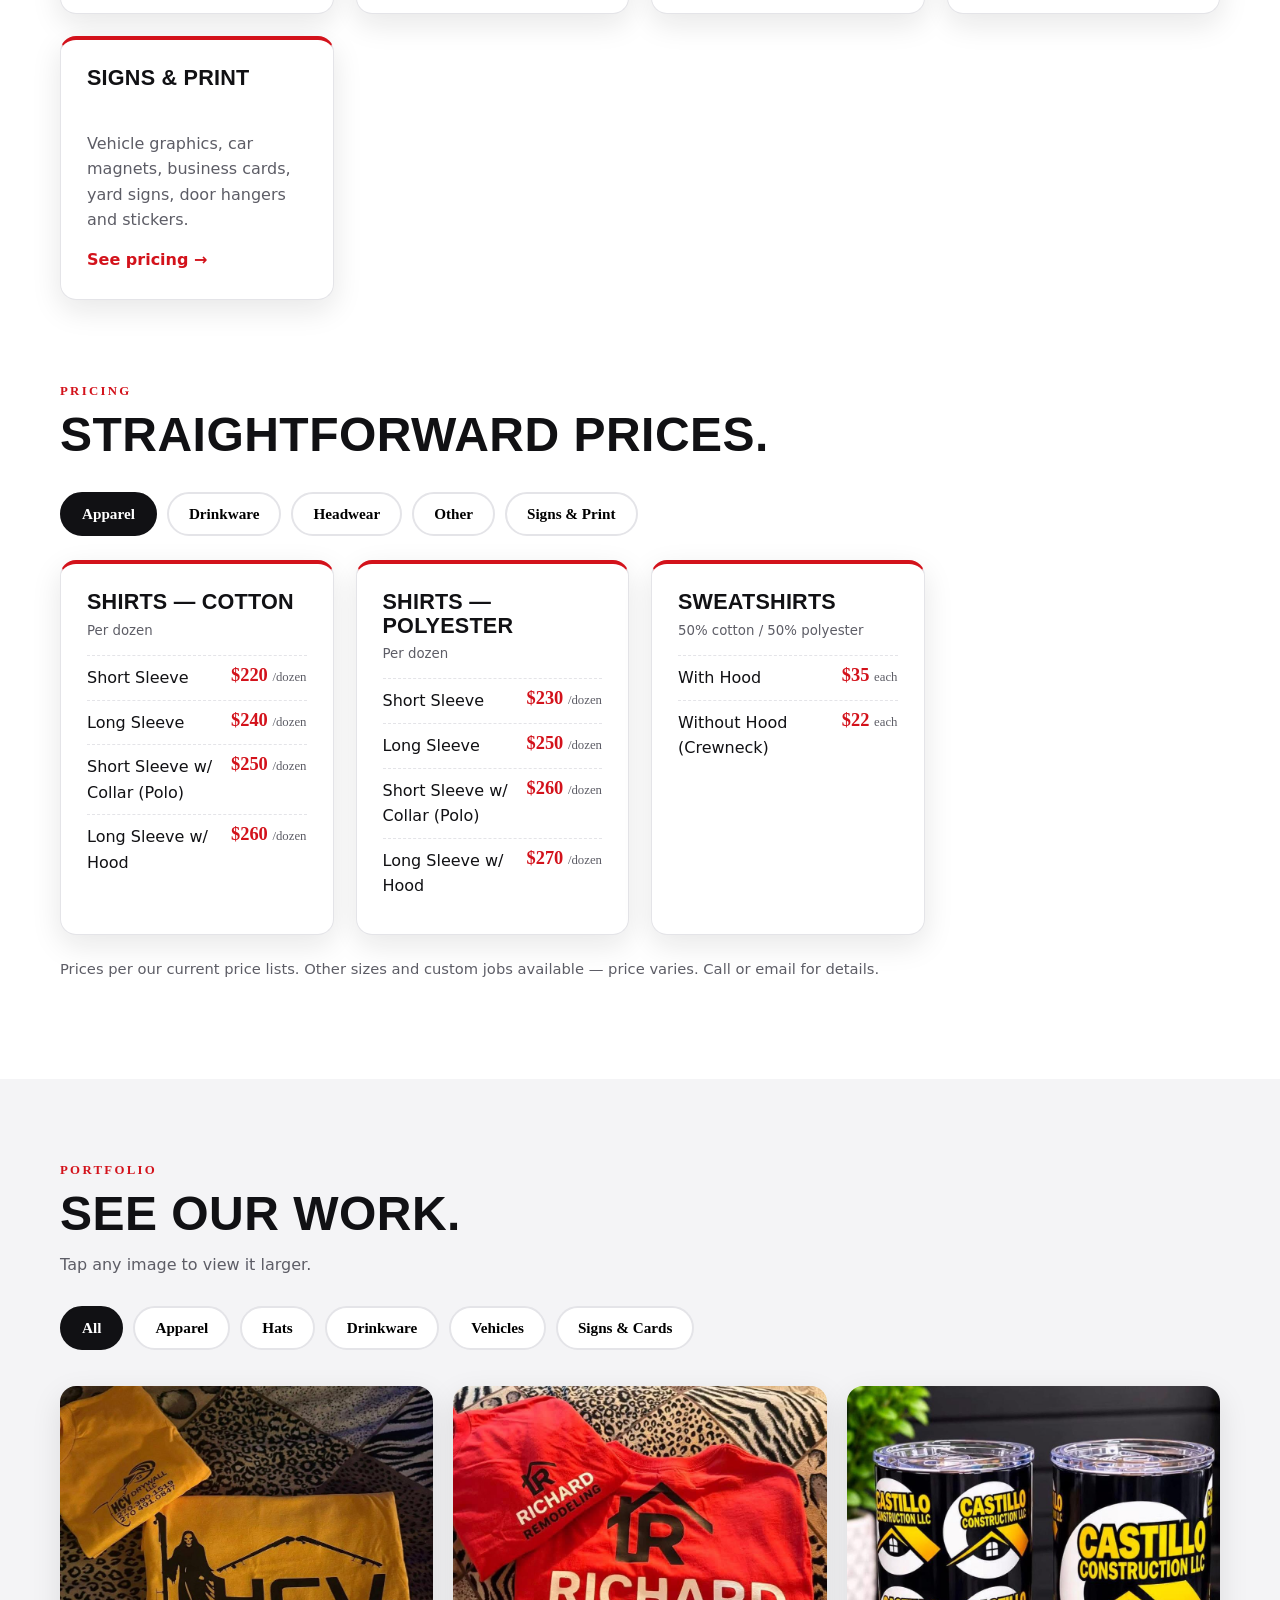
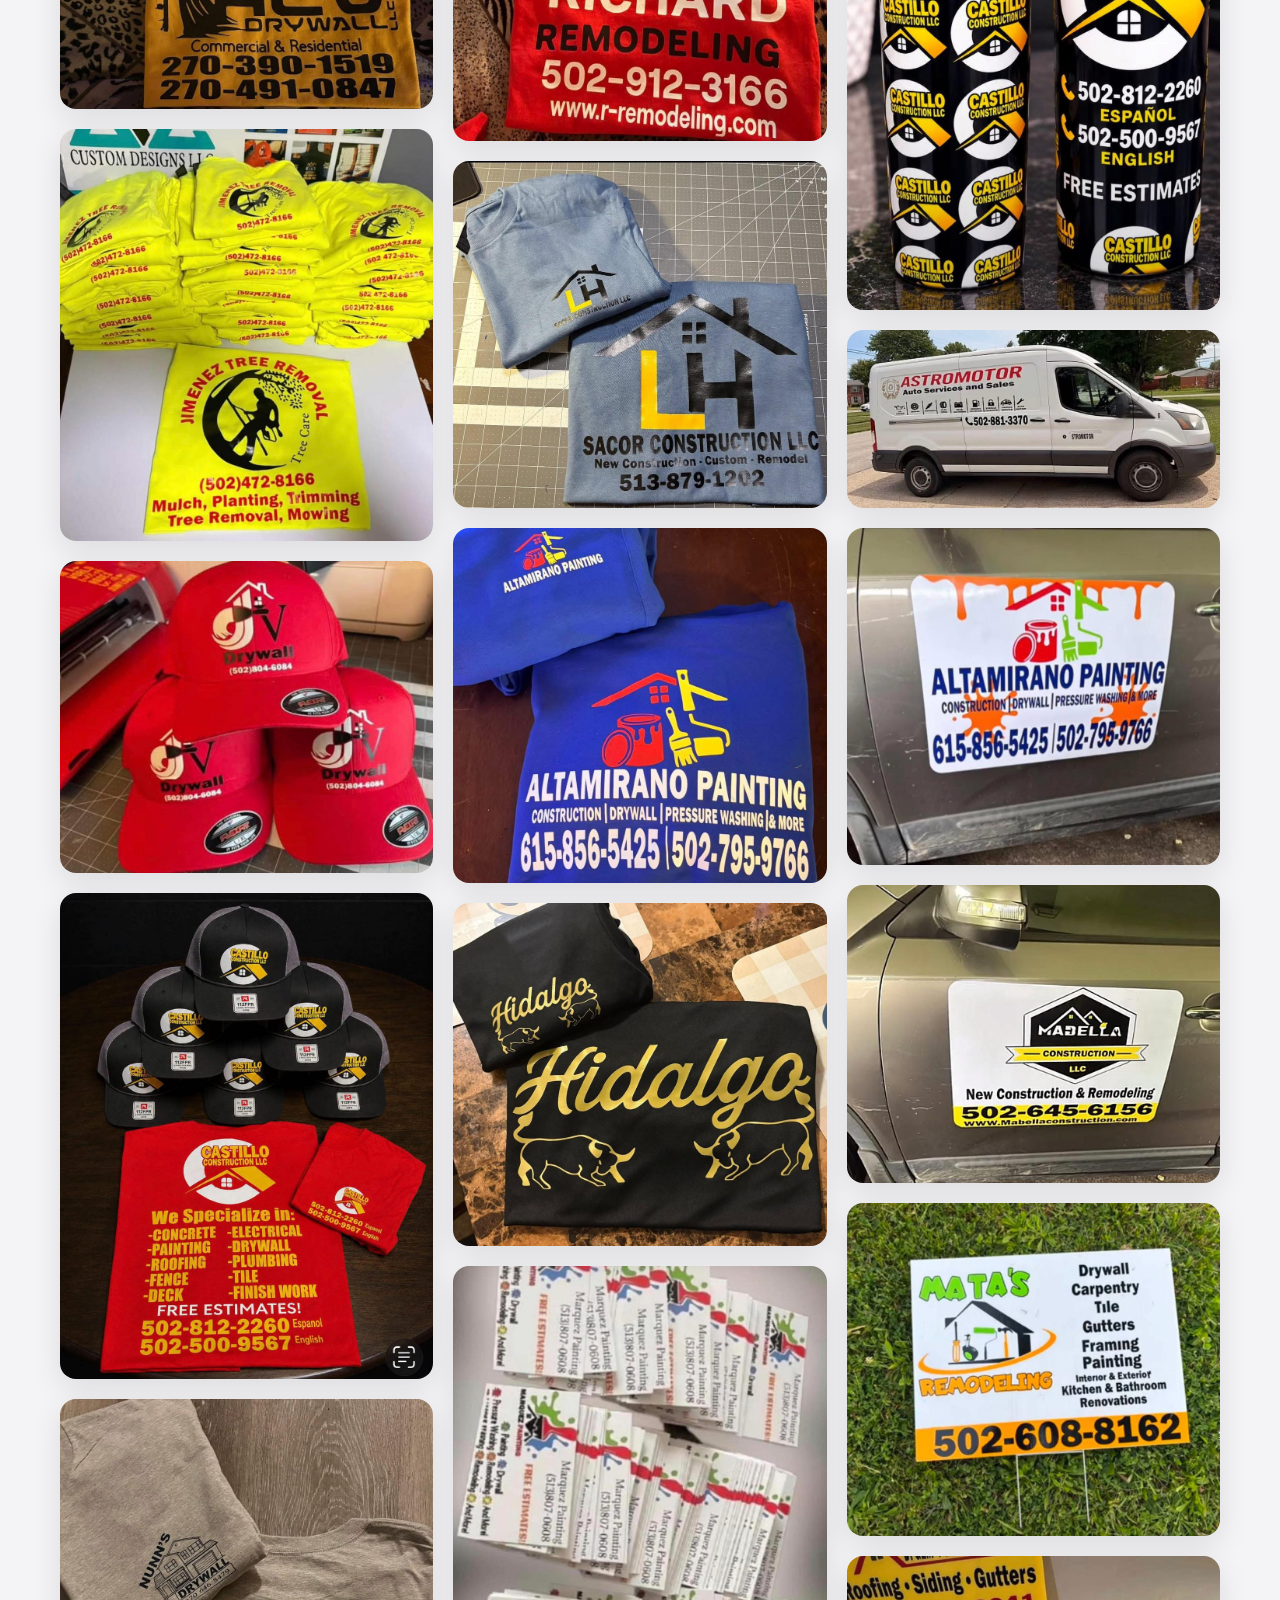
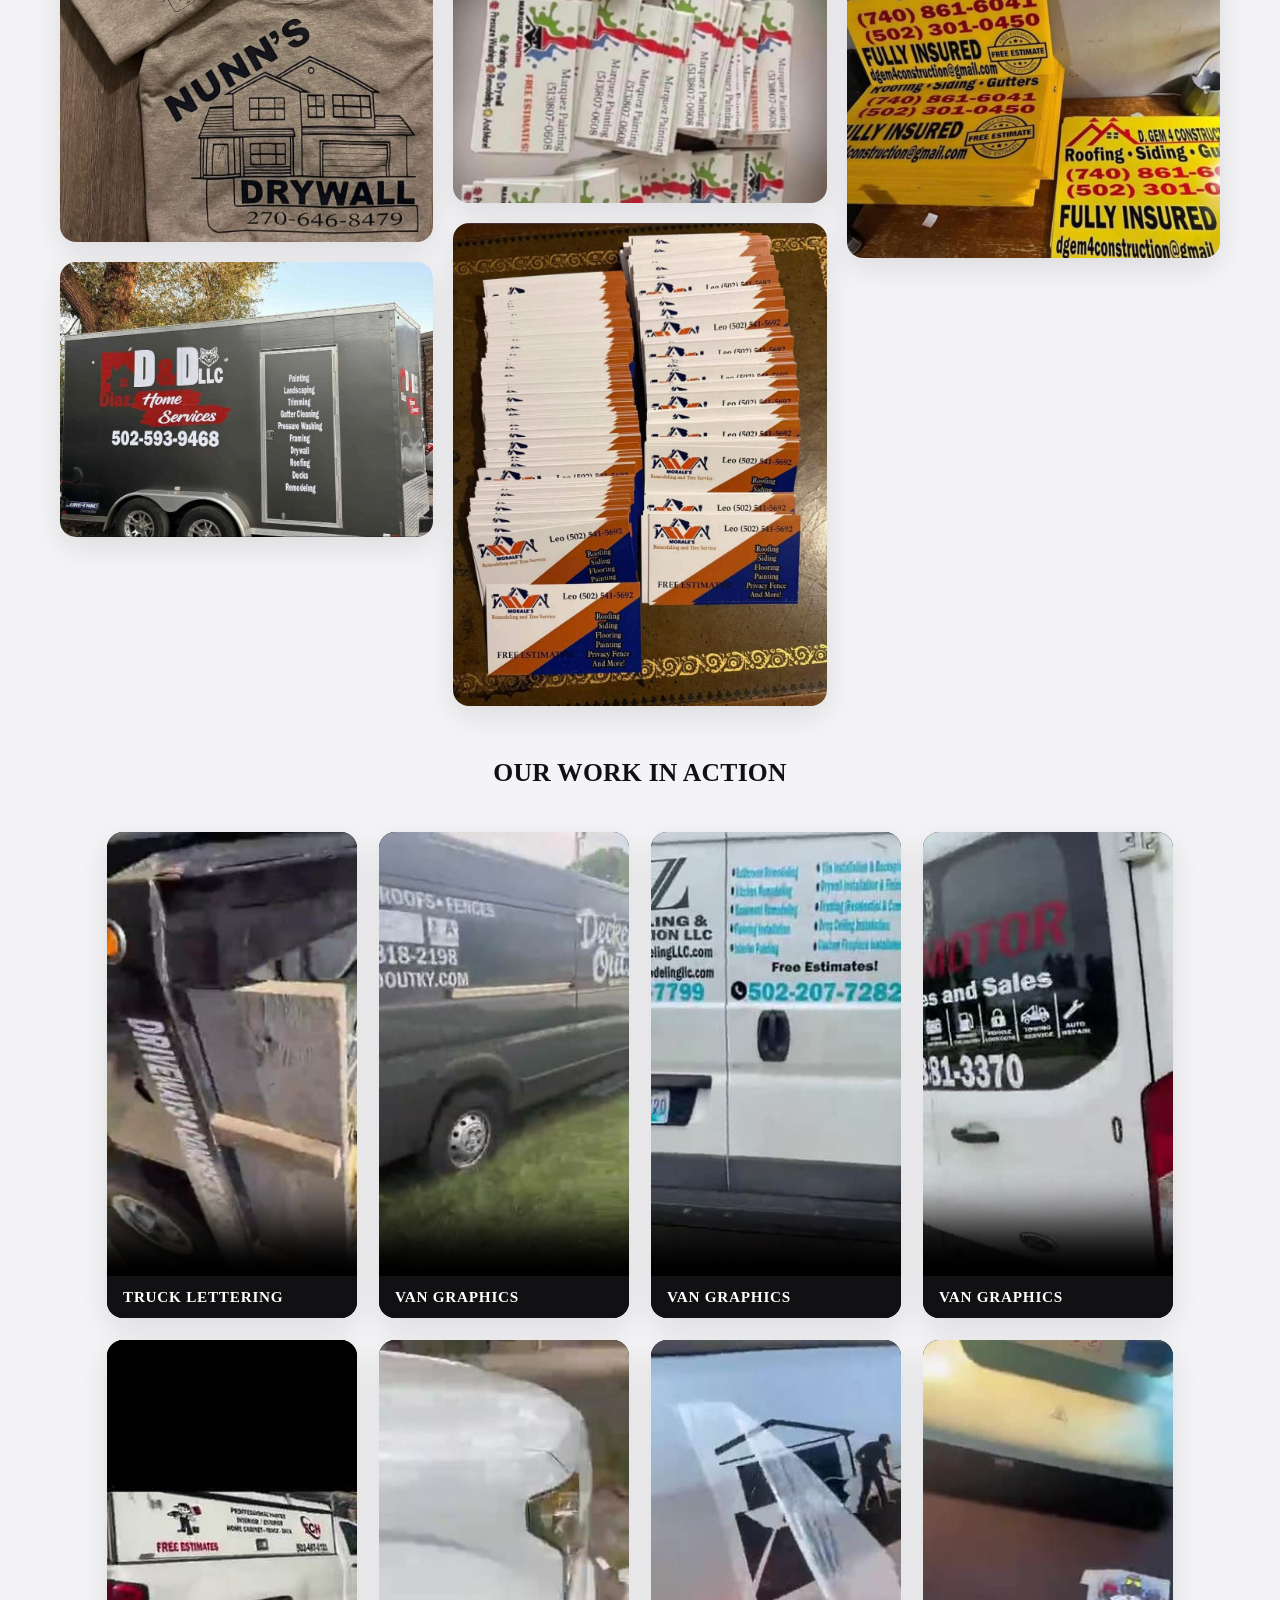
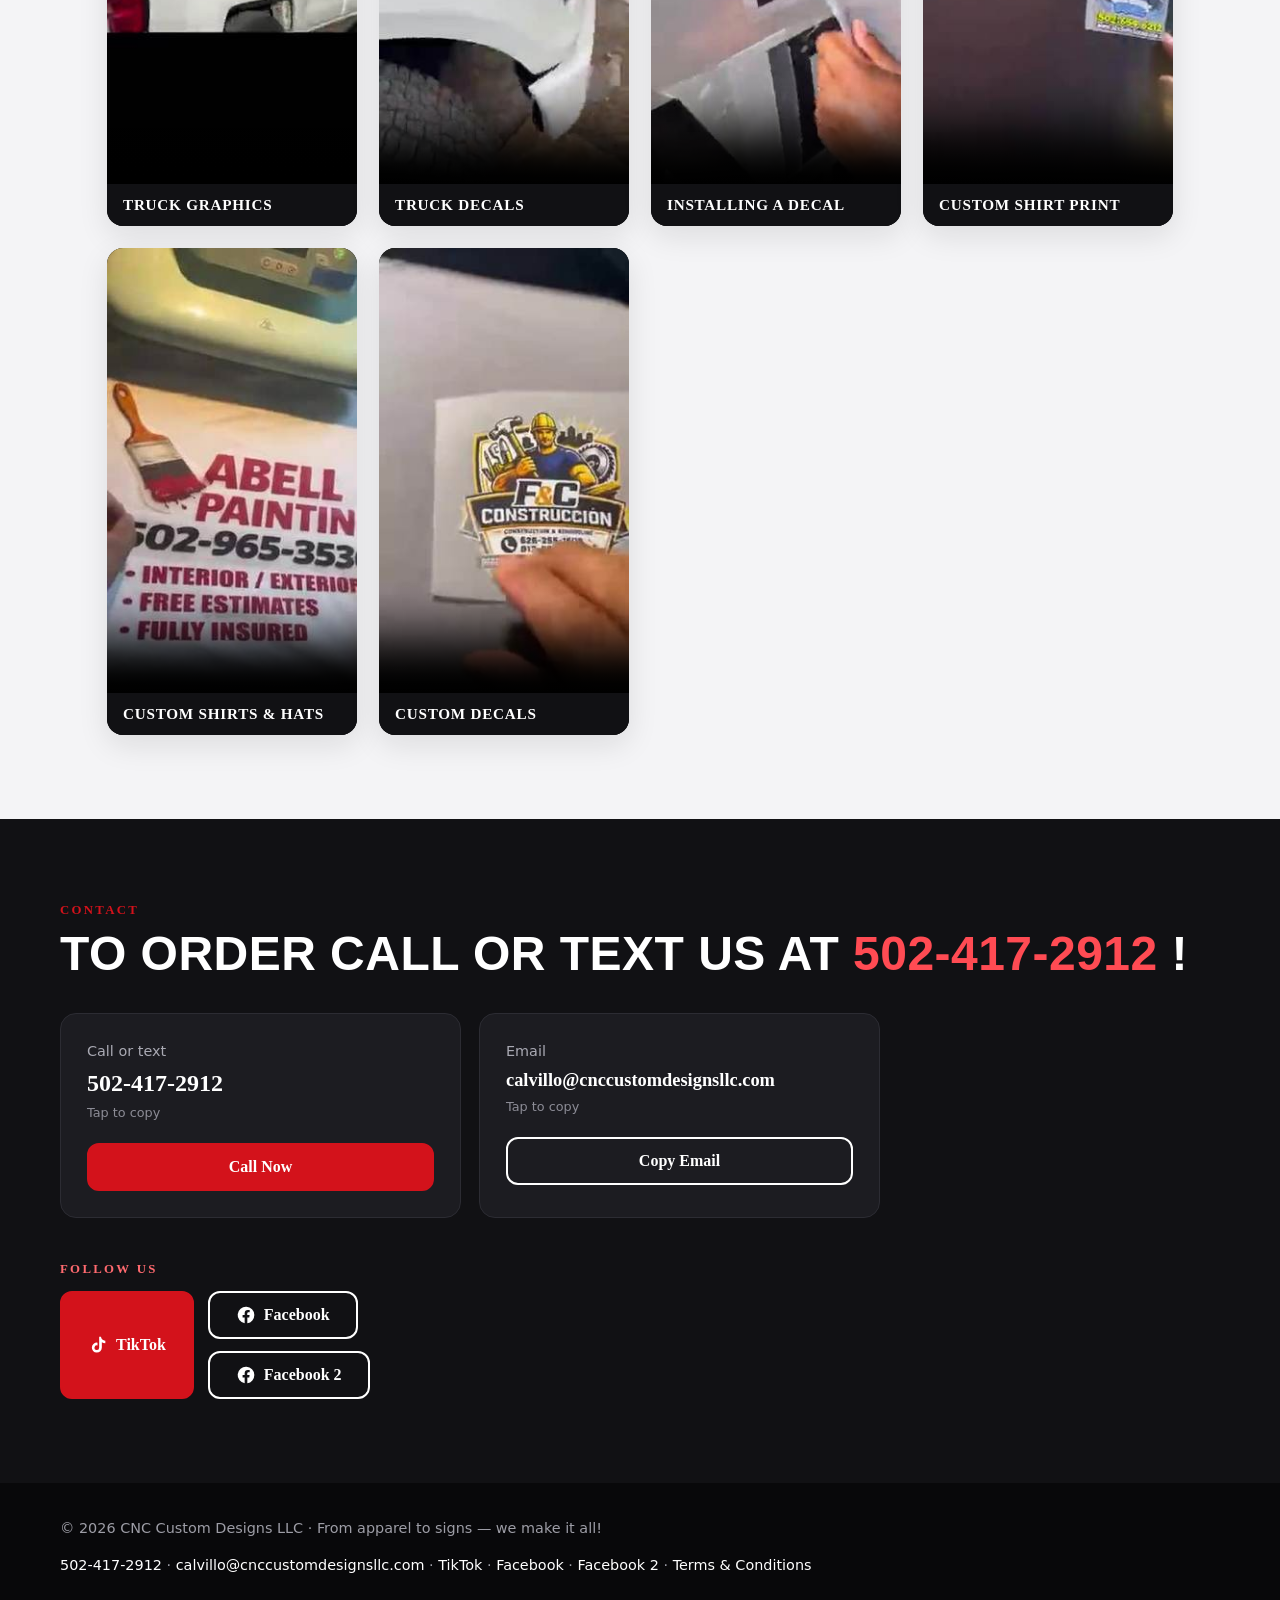
==== commit 60101698: "Update index.html" ====
--- a/index.html
+++ b/index.html
@@ -14,15 +14,15 @@
 </nav></div></header>
 <main id="top">
 <section class="hero"><div class="wrap">
-<div><h1 class="fade d2" data-t="h1">Custom Apparel, Vehicle Decal, <em>Hats &amp; More !</em></h1>
-<p class="fade d3" data-t="hp">From apparel to signs — we make it all. Shirts, hoodies, tumblers, hats, license plates, vehicle graphics and print, made with care.</p>
+<div><h1 class="fade d2" data-t="h1b">Made for you. Built for your brand. Perfect for businesses, teams, schools, events &amp; more!</h1>
+<p class="fade d3" data-t="hpb">Shirts, Hoodies, Hats, Vehicle graphics, Vehicle Magnets, Yard Signs, Business Cards, License plates &amp; Frames, Tumblers &amp; More!</p>
 <div class="cta fade d4"><a class="btn" href="#work" data-t="View Our Work">View Our Work</a><a class="btn ghost" href="#pricing" data-t="See Products &amp; Pricing">See Products &amp; Pricing</a></div></div>
 <div class="hero-logo fade d3"><img src="assets/img/logo.jpg" alt="CNC Custom Designs LLC — from apparel to signs, we make it all"></div>
 </div></section>
 <div class="trust"><div class="wrap"><span data-t="High Quality Products">High Quality Products</span><span data-t="Great Prices">Great Prices</span><span data-t="Fast &amp; Friendly Service">Fast &amp; Friendly Service</span></div></div>
 <section id="products"><div class="wrap">
-<div class="eyebrow rv" data-t="What We Make">What We Make</div><h2 class="rv" data-t="One shop. Everything custom.">One shop. Everything custom.</h2>
-<p class="lead rv" data-t="Browse by category — each piece is decorated with your logo, team name or design.">Browse by category — each piece is decorated with your logo, team name or design.</p>
+<h2 class="rv" data-t="From custom apparel to signs — we make it all">FROM CUSTOM APPAREL TO SIGNS — WE MAKE IT ALL</h2>
+<p class="lead rv" data-t="bulk">We offer bulk discounts.<br>Call/Text for bulk pricing.</p>
 <div class="grid" id="cats" style="margin-top:34px"></div></div></section>
 <section id="pricing" style="padding-top:0"><div class="wrap">
 <div class="eyebrow rv" data-t="Pricing">Pricing</div><h2 class="rv" data-t="Straightforward prices.">Straightforward prices.</h2>
@@ -40,14 +40,17 @@
 <h2 class="rv" data-t="ord">To Order Call Or Text Us At <a href="#" role="button" data-copy="502-417-2912">502-417-2912</a> !</h2>
 <div class="cg">
 <div class="cc rv"><span data-t="Call or text">Call or text</span><button class="cb" data-copy="502-417-2912">502-417-2912</button><small data-t="Tap to copy">Tap to copy</small><a class="btn" href="tel:5024172912" data-t="Call Now">Call Now</a></div>
-<div class="cc rv"><span data-t="Email">Email</span><button class="cb" style="font-size:1.15rem" data-copy="ncalvillo2023@gmail.com">ncalvillo2023@gmail.com</button><small data-t="Tap to copy">Tap to copy</small><button class="btn ghost" data-copy="ncalvillo2023@gmail.com" data-t="Copy Email">Copy Email</button></div>
+<div class="cc rv"><span data-t="Email">Email</span><button class="cb" style="font-size:1.15rem" data-copy="calvillo@cnccustomdesignsllc.com">calvillo@cnccustomdesignsllc.com</button><small data-t="Tap to copy">Tap to copy</small><button class="btn ghost" data-copy="calvillo@cnccustomdesignsllc.com" data-t="Copy Email">Copy Email</button></div>
 </div>
 <div class="eyebrow rv" style="margin-top:44px;color:#ff6a6f" data-t="Follow us">Follow us</div>
 <div class="soc rv"><a class="btn" href="https://www.tiktok.com/@cnccustomdesignsllc?_r=1&amp;_t=ZS-9AKwrbX1TnD" target="_blank" rel="noopener"><svg viewBox="0 0 24 24" aria-hidden="true"><path d="M12.5 2h3.1c.2 1.7 1.2 3.2 2.6 4 .8.5 1.7.7 2.6.8v3.2c-1.5 0-3-.5-4.2-1.3v6.4a6 6 0 1 1-5.2-5.9v3.3a2.8 2.8 0 1 0 2 2.7V2z"/></svg>TikTok</a>
-<a class="btn ghost" href="https://www.facebook.com/share/19BMES23ns/?mibextid=wwXIfr" target="_blank" rel="noopener"><svg viewBox="0 0 24 24" aria-hidden="true"><path d="M22 12a10 10 0 1 0-11.6 9.9v-7H7.9V12h2.5V9.8c0-2.5 1.5-3.9 3.8-3.9 1.1 0 2.2.2 2.2.2v2.5h-1.3c-1.2 0-1.6.8-1.6 1.6V12h2.8l-.4 2.9h-2.3v7A10 10 0 0 0 22 12z"/></svg>Facebook</a></div>
+<div style="display:flex;flex-direction:column;gap:12px;align-items:flex-start">
+<a class="btn ghost" href="https://www.facebook.com/share/19BMES23ns/?mibextid=wwXIfr" target="_blank" rel="noopener"><svg viewBox="0 0 24 24" aria-hidden="true"><path d="M22 12a10 10 0 1 0-11.6 9.9v-7H7.9V12h2.5V9.8c0-2.5 1.5-3.9 3.8-3.9 1.1 0 2.2.2 2.2.2v2.5h-1.3c-1.2 0-1.6.8-1.6 1.6V12h2.8l-.4 2.9h-2.3v7A10 10 0 0 0 22 12z"/></svg>Facebook</a>
+<a class="btn ghost" href="https://www.facebook.com/share/1FQbAvfk2X/?mibextid=wwXlfr" target="_blank" rel="noopener"><svg viewBox="0 0 24 24" aria-hidden="true"><path d="M22 12a10 10 0 1 0-11.6 9.9v-7H7.9V12h2.5V9.8c0-2.5 1.5-3.9 3.8-3.9 1.1 0 2.2.2 2.2.2v2.5h-1.3c-1.2 0-1.6.8-1.6 1.6V12h2.8l-.4 2.9h-2.3v7A10 10 0 0 0 22 12z"/></svg>Facebook 2</a>
+</div></div>
 </div></section></main>
-<footer><div class="wrap"><span>© <span id="yr">2026</span> CNC Custom Designs LLC · <span data-t="From apparel to signs — we make it all!">From apparel to signs — we make it all!</span></span><span><a href="#" role="button" data-copy="502-417-2912">502-417-2912</a> · <a href="#" role="button" data-copy="ncalvillo2023@gmail.com">ncalvillo2023@gmail.com</a> · <a href="https://www.tiktok.com/@cnccustomdesignsllc?_r=1&amp;_t=ZS-9AKwrbX1TnD" target="_blank" rel="noopener">TikTok</a> · <a href="https://www.facebook.com/share/19BMES23ns/?mibextid=wwXIfr" target="_blank" rel="noopener">Facebook</a> · <a href="/terms" id="tl">Terms &amp; Conditions</a></span></div></footer>
-<div class="bar"><a class="btn" href="tel:5024172912" data-t="Call Now">Call Now</a><button class="btn ghost" data-copy="ncalvillo2023@gmail.com" data-t="Copy Email">Copy Email</button></div><div id="toast" role="status" aria-live="polite"></div>
+<footer><div class="wrap"><span>© <span id="yr">2026</span> CNC Custom Designs LLC · <span data-t="From apparel to signs — we make it all!">From apparel to signs — we make it all!</span></span><span><a href="#" role="button" data-copy="502-417-2912">502-417-2912</a> · <a href="#" role="button" data-copy="calvillo@cnccustomdesignsllc.com">calvillo@cnccustomdesignsllc.com</a> · <a href="https://www.tiktok.com/@cnccustomdesignsllc?_r=1&amp;_t=ZS-9AKwrbX1TnD" target="_blank" rel="noopener">TikTok</a> · <a href="https://www.facebook.com/share/19BMES23ns/?mibextid=wwXIfr" target="_blank" rel="noopener">Facebook</a> · <a href="https://www.facebook.com/share/1FQbAvfk2X/?mibextid=wwXlfr" target="_blank" rel="noopener">Facebook 2</a> · <a href="/terms" id="tl">Terms &amp; Conditions</a></span></div></footer>
+<div class="bar"><a class="btn" href="tel:5024172912" data-t="Call Now">Call Now</a><button class="btn ghost" data-copy="calvillo@cnccustomdesignsllc.com" data-t="Copy Email">Copy Email</button></div><div id="toast" role="status" aria-live="polite"></div>
 <dialog id="lb" aria-label="Image viewer"><button class="x" aria-label="Close">×</button><img alt=""><p></p></dialog>
 <script src="js/app.js"></script>
 <script>
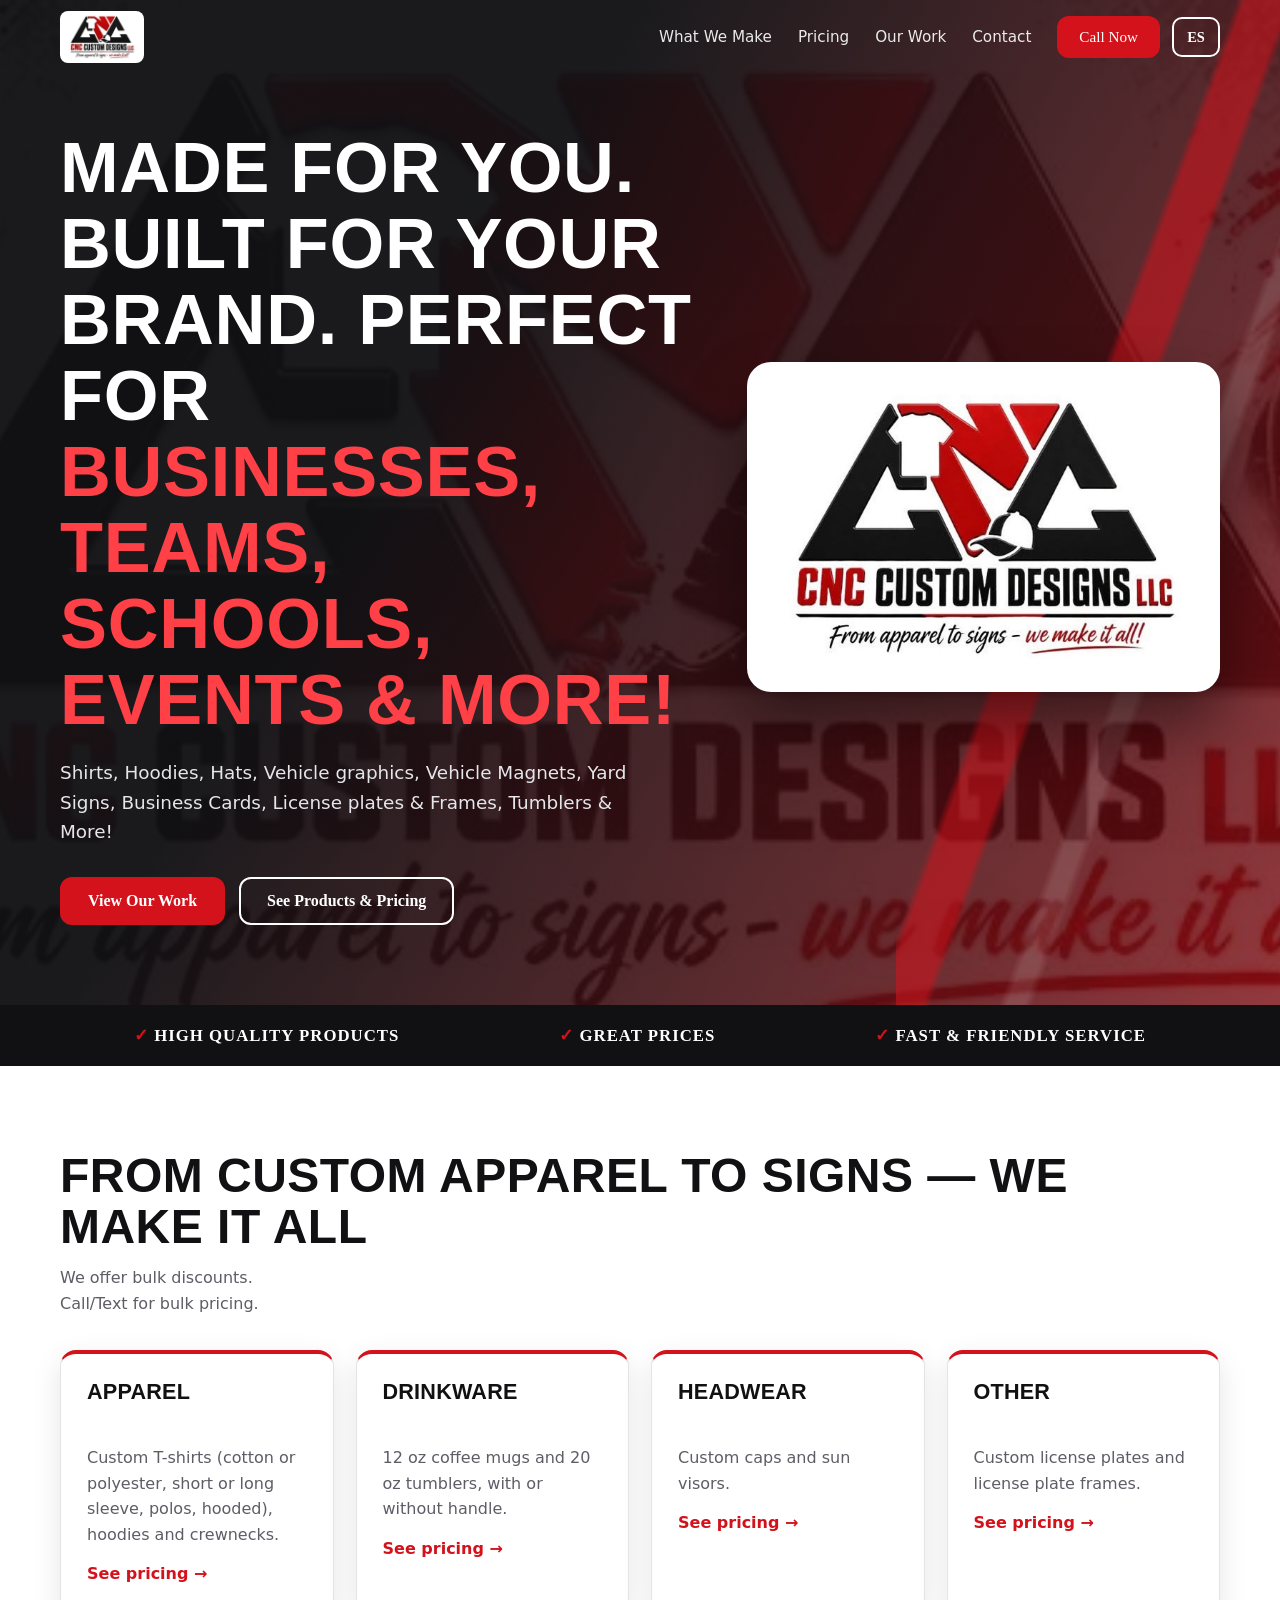
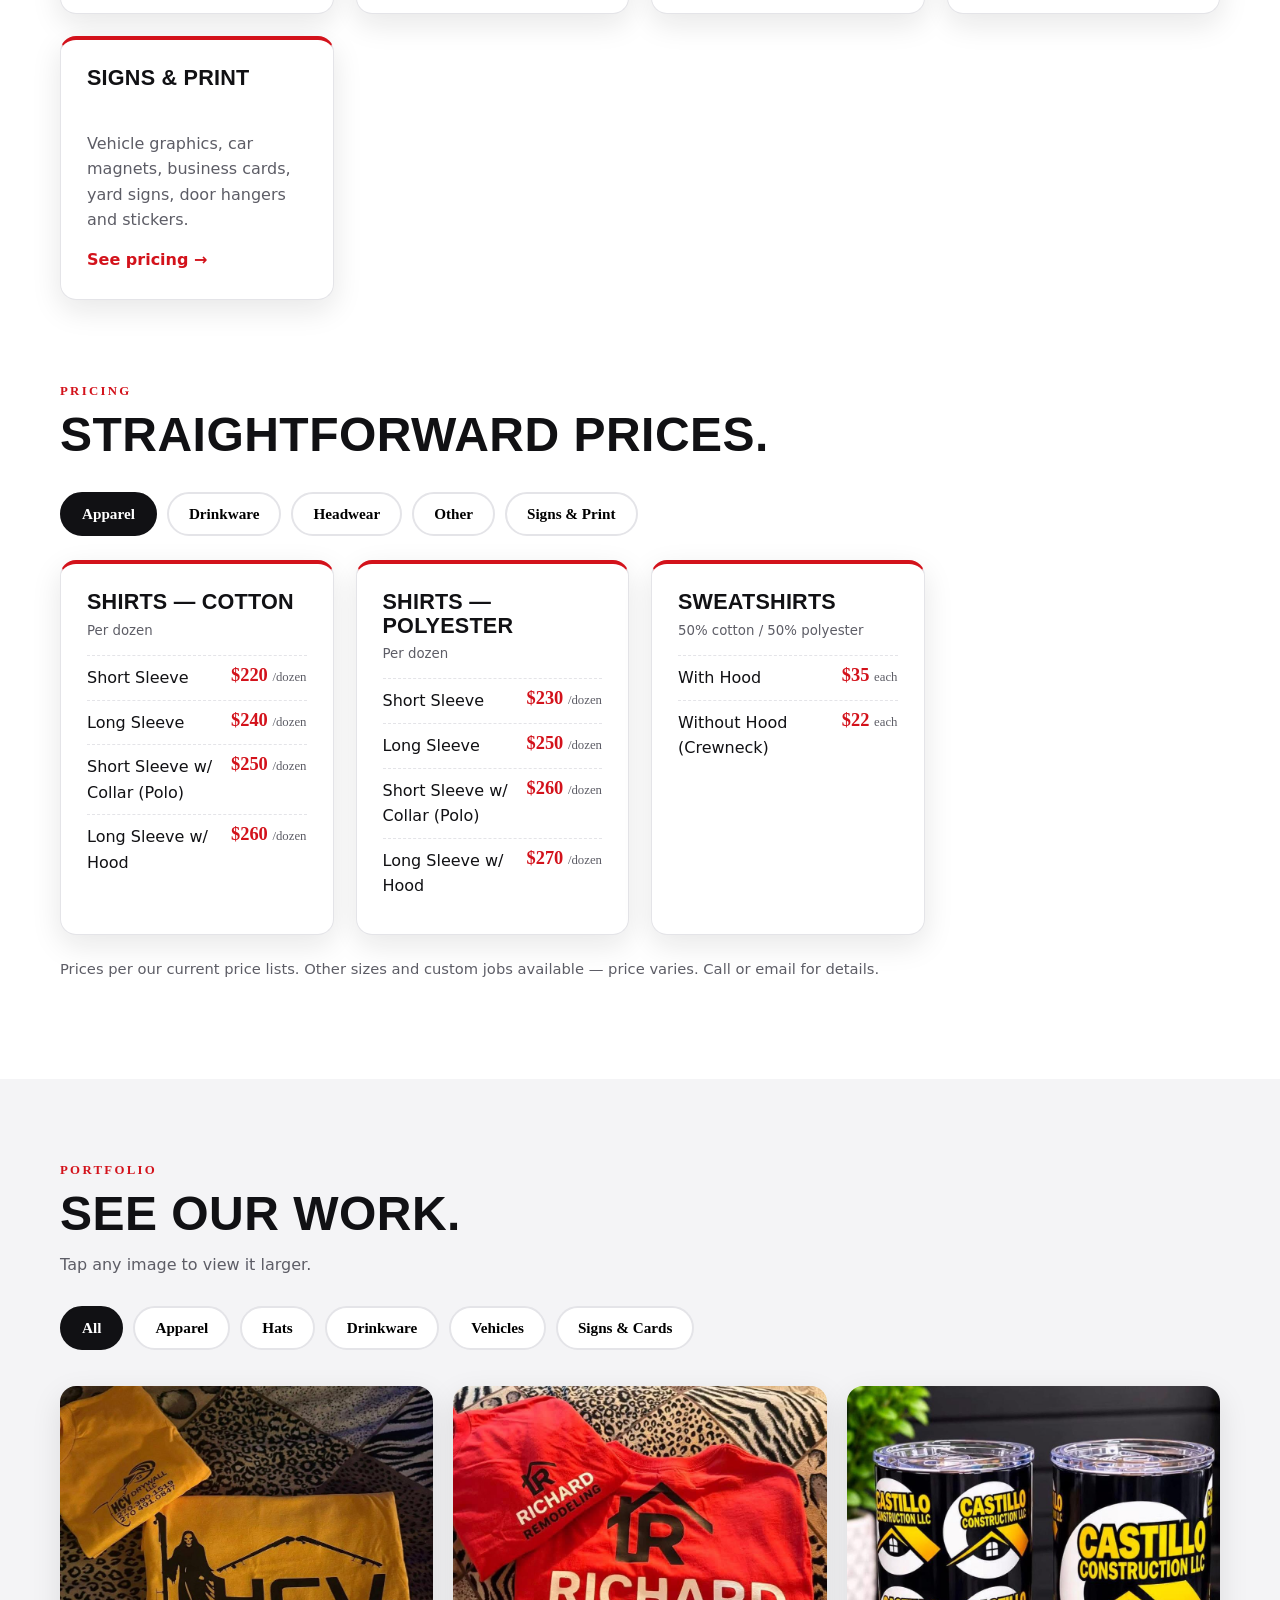
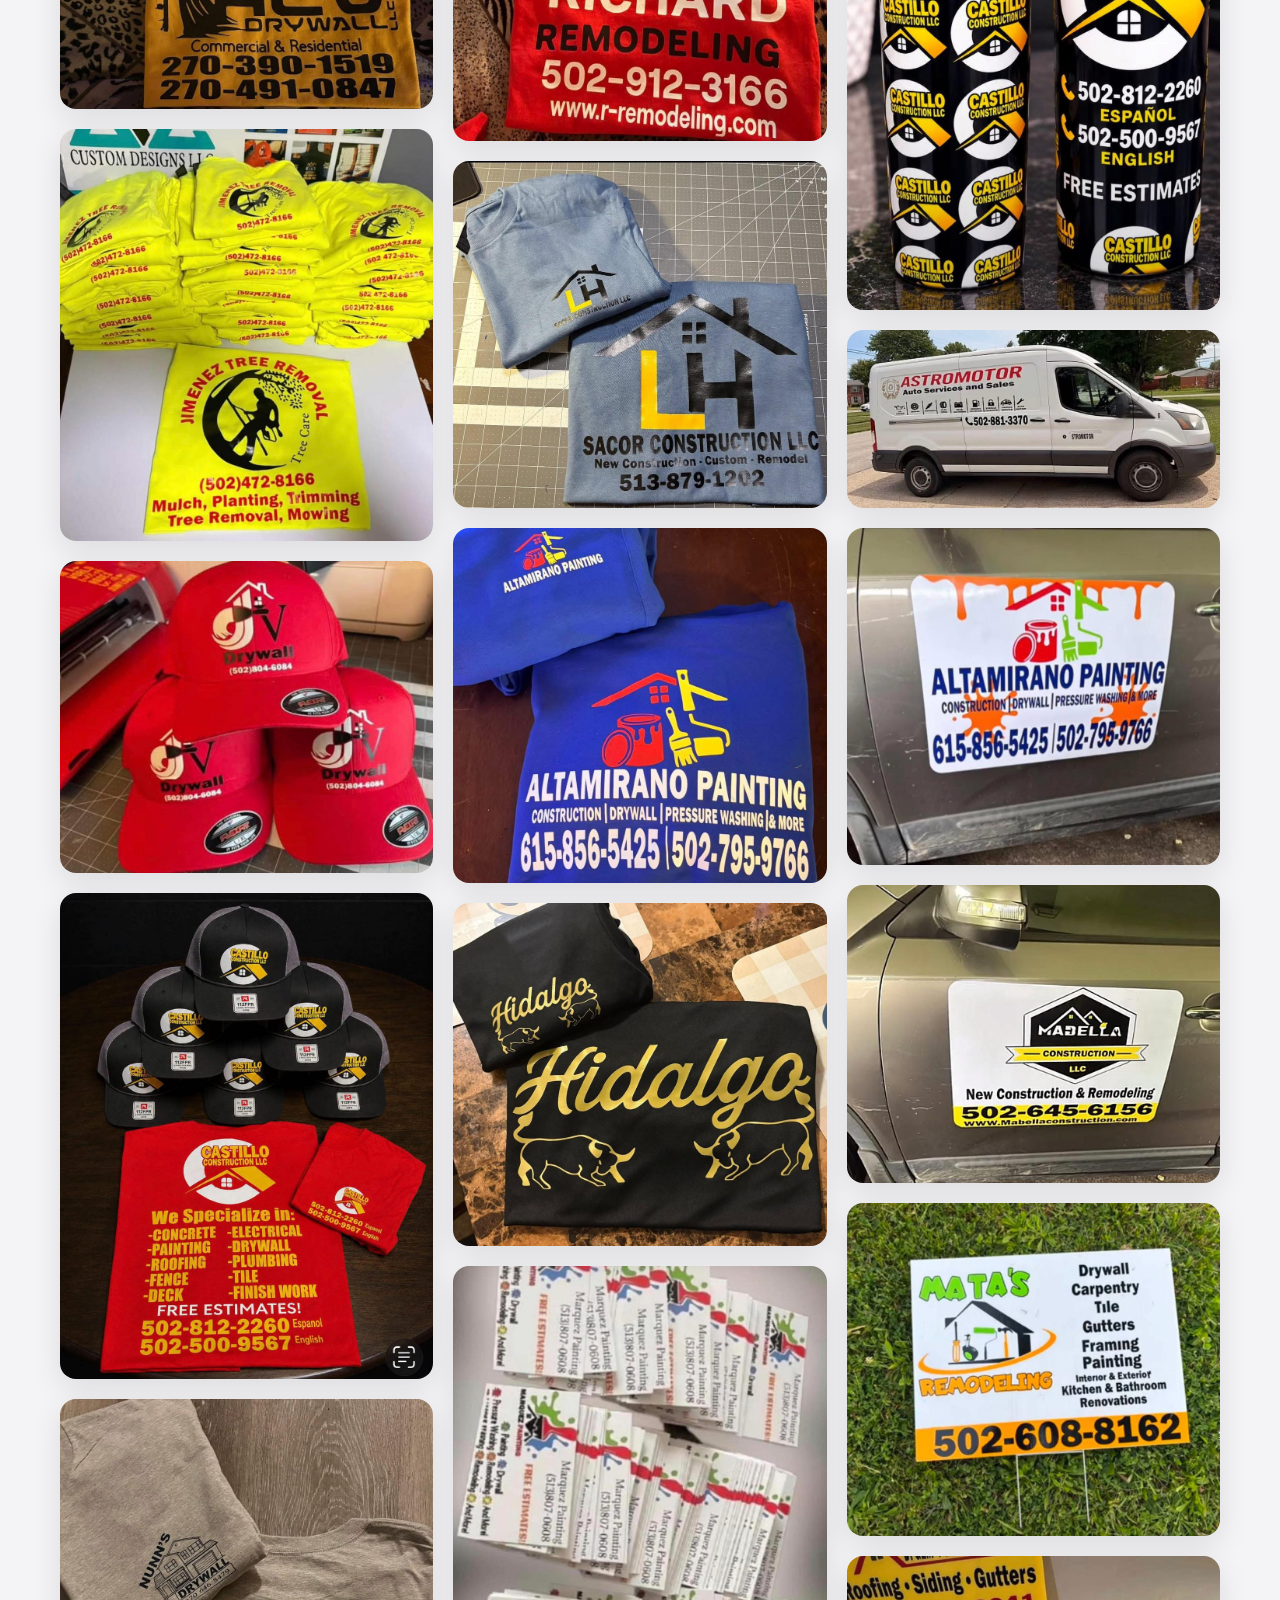
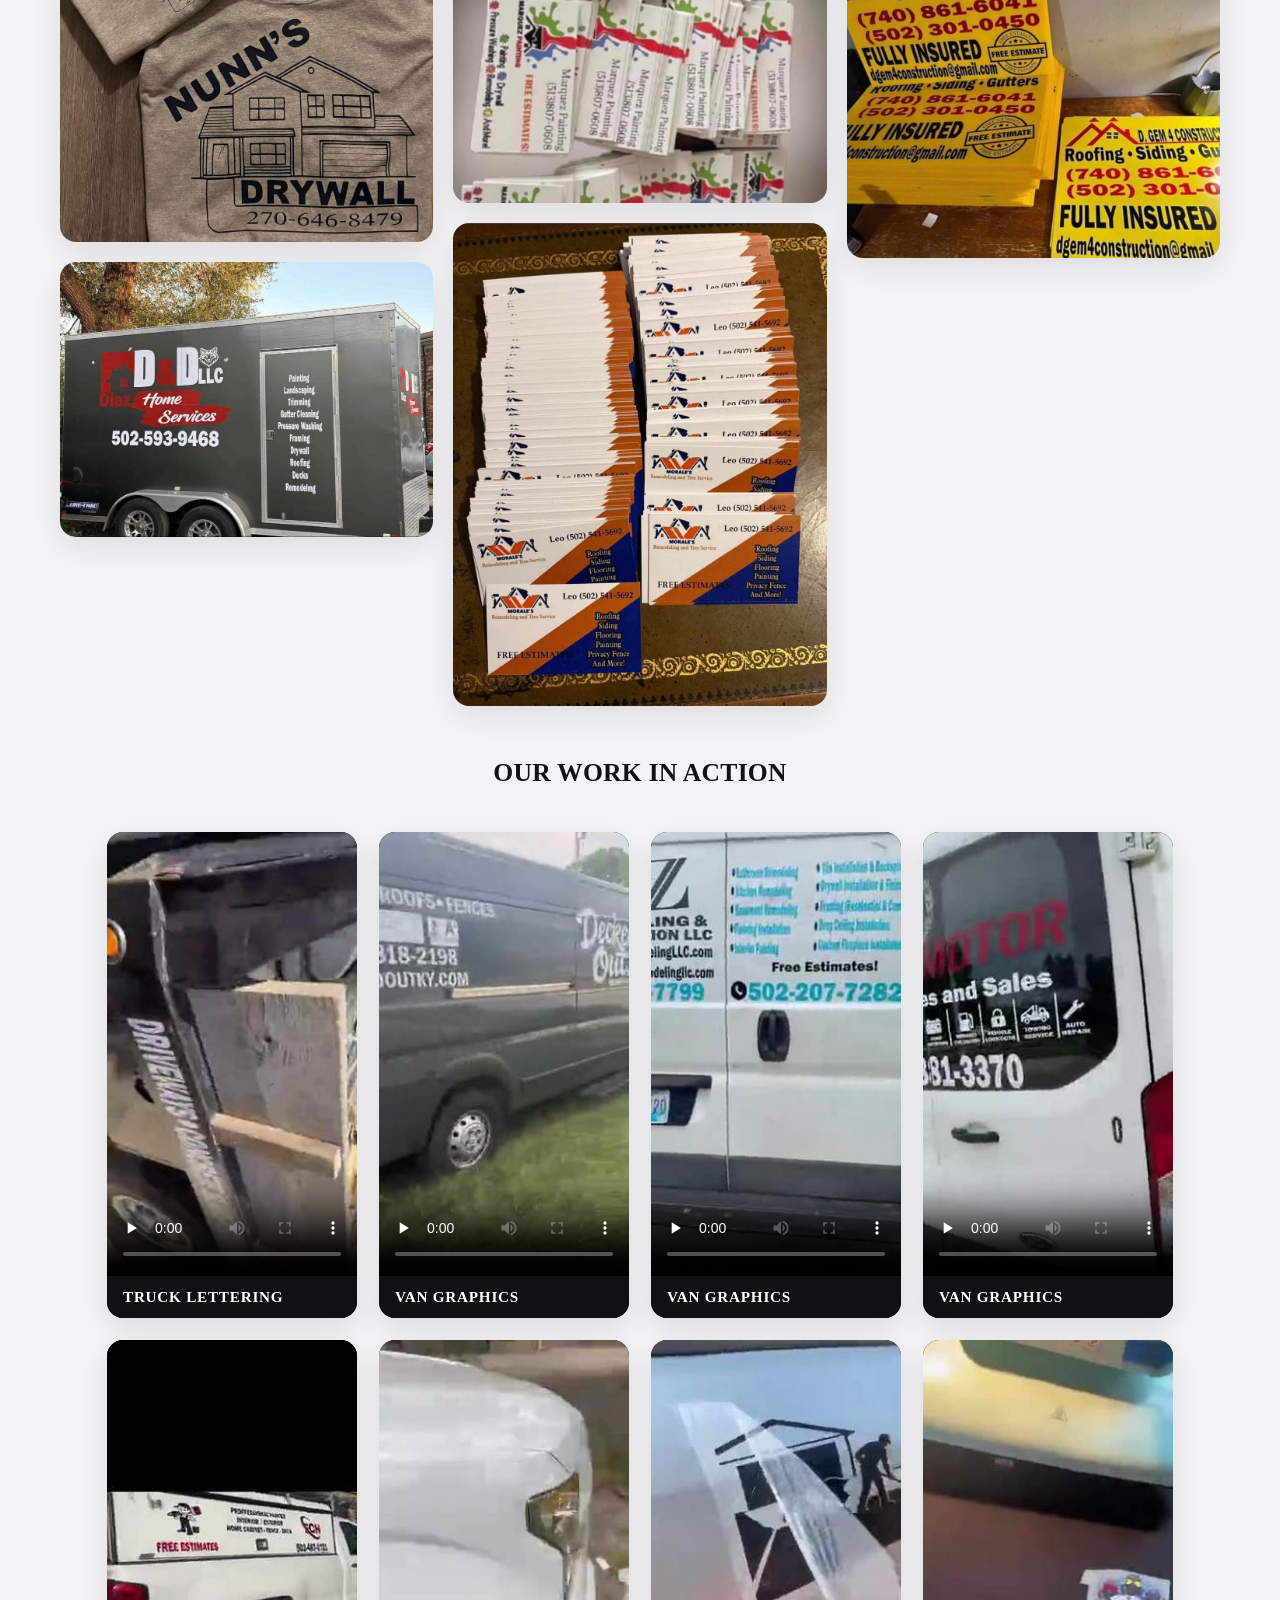
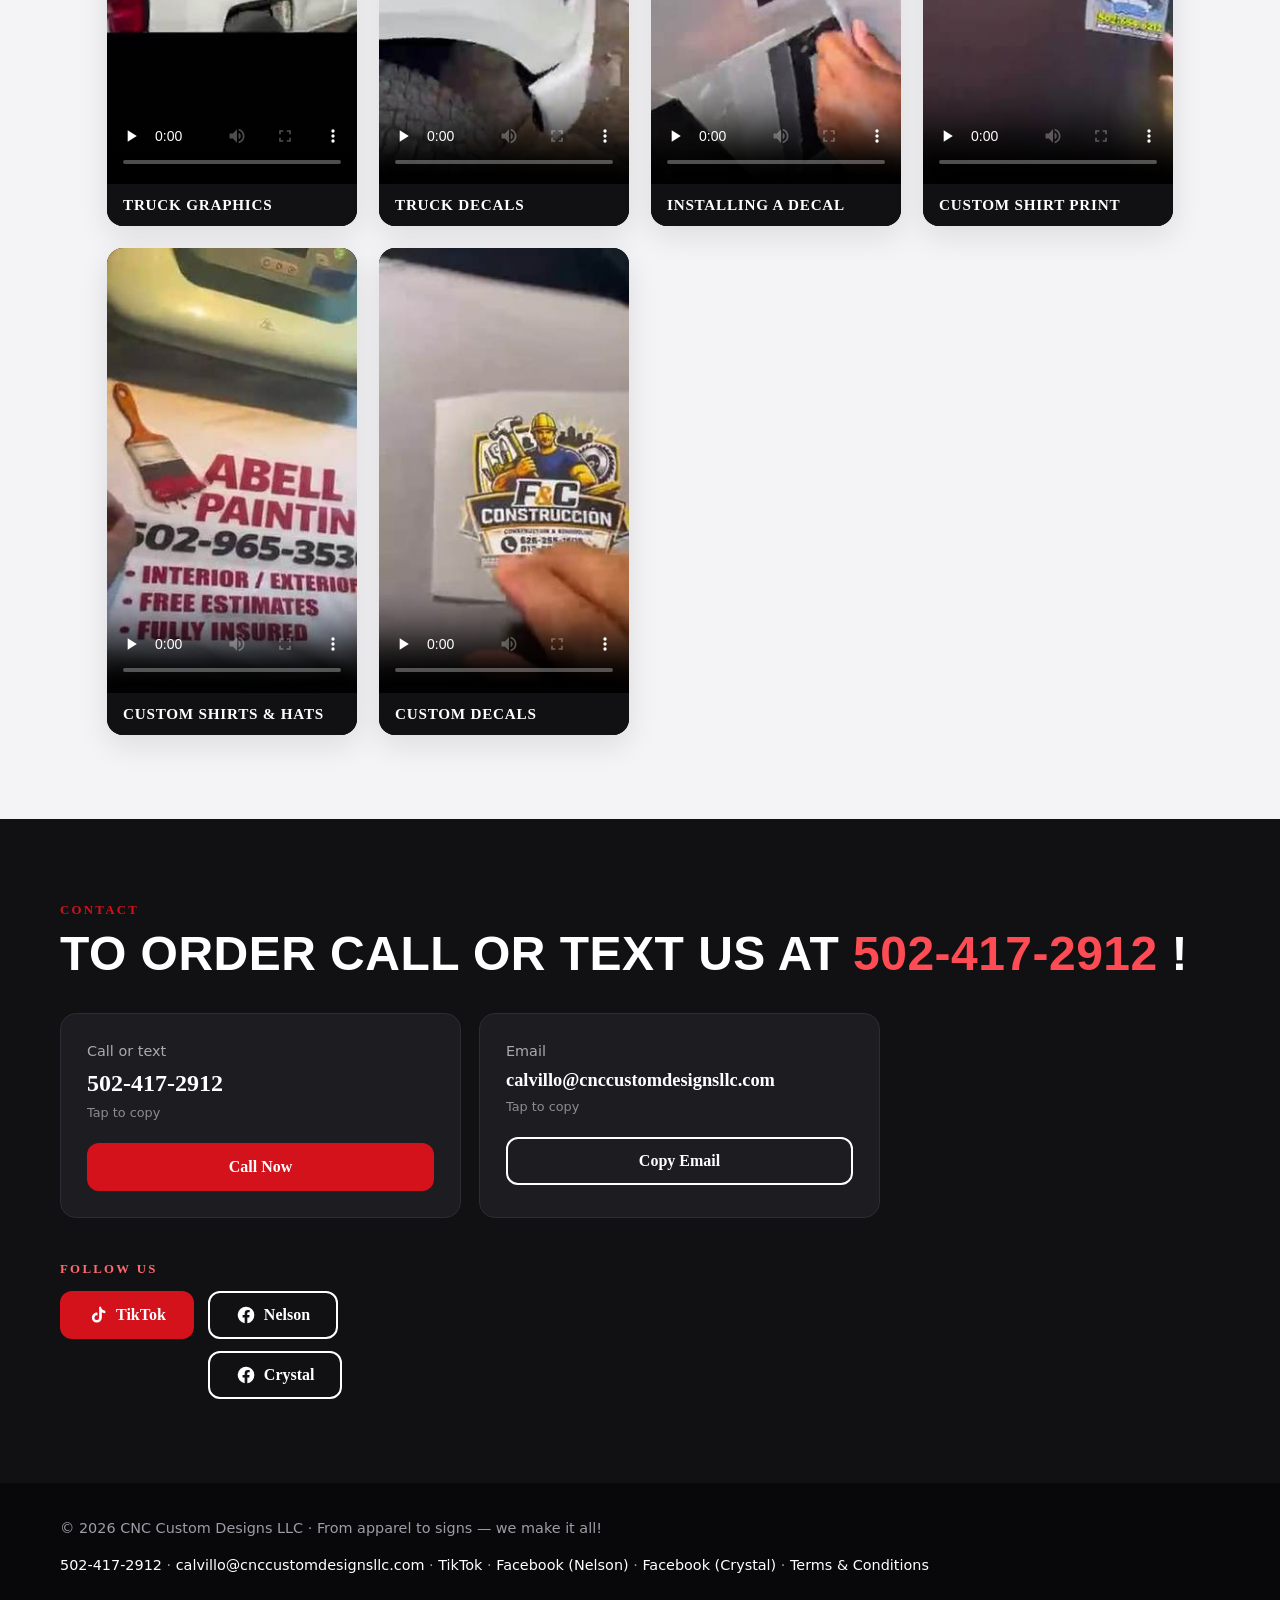
==== commit 89f3182f: "Update index.html" ====
--- a/index.html
+++ b/index.html
@@ -14,7 +14,7 @@
 </nav></div></header>
 <main id="top">
 <section class="hero"><div class="wrap">
-<div><h1 class="fade d2" data-t="h1b">Made for you. Built for your brand. Perfect for businesses, teams, schools, events &amp; more!</h1>
+<div><h1 class="fade d2" data-t="h1b">Made for you. Built for your brand. Perfect for <em style="font-style:normal;color:#ff4046">businesses, teams, schools, events &amp; more!</em></h1>
 <p class="fade d3" data-t="hpb">Shirts, Hoodies, Hats, Vehicle graphics, Vehicle Magnets, Yard Signs, Business Cards, License plates &amp; Frames, Tumblers &amp; More!</p>
 <div class="cta fade d4"><a class="btn" href="#work" data-t="View Our Work">View Our Work</a><a class="btn ghost" href="#pricing" data-t="See Products &amp; Pricing">See Products &amp; Pricing</a></div></div>
 <div class="hero-logo fade d3"><img src="assets/img/logo.jpg" alt="CNC Custom Designs LLC — from apparel to signs, we make it all"></div>
@@ -43,13 +43,13 @@
 <div class="cc rv"><span data-t="Email">Email</span><button class="cb" style="font-size:1.15rem" data-copy="calvillo@cnccustomdesignsllc.com">calvillo@cnccustomdesignsllc.com</button><small data-t="Tap to copy">Tap to copy</small><button class="btn ghost" data-copy="calvillo@cnccustomdesignsllc.com" data-t="Copy Email">Copy Email</button></div>
 </div>
 <div class="eyebrow rv" style="margin-top:44px;color:#ff6a6f" data-t="Follow us">Follow us</div>
-<div class="soc rv"><a class="btn" href="https://www.tiktok.com/@cnccustomdesignsllc?_r=1&amp;_t=ZS-9AKwrbX1TnD" target="_blank" rel="noopener"><svg viewBox="0 0 24 24" aria-hidden="true"><path d="M12.5 2h3.1c.2 1.7 1.2 3.2 2.6 4 .8.5 1.7.7 2.6.8v3.2c-1.5 0-3-.5-4.2-1.3v6.4a6 6 0 1 1-5.2-5.9v3.3a2.8 2.8 0 1 0 2 2.7V2z"/></svg>TikTok</a>
+<div class="soc rv" style="align-items:flex-start"><a class="btn" href="https://www.tiktok.com/@cnccustomdesignsllc?_r=1&amp;_t=ZS-9AKwrbX1TnD" target="_blank" rel="noopener"><svg viewBox="0 0 24 24" aria-hidden="true"><path d="M12.5 2h3.1c.2 1.7 1.2 3.2 2.6 4 .8.5 1.7.7 2.6.8v3.2c-1.5 0-3-.5-4.2-1.3v6.4a6 6 0 1 1-5.2-5.9v3.3a2.8 2.8 0 1 0 2 2.7V2z"/></svg>TikTok</a>
 <div style="display:flex;flex-direction:column;gap:12px;align-items:flex-start">
-<a class="btn ghost" href="https://www.facebook.com/share/19BMES23ns/?mibextid=wwXIfr" target="_blank" rel="noopener"><svg viewBox="0 0 24 24" aria-hidden="true"><path d="M22 12a10 10 0 1 0-11.6 9.9v-7H7.9V12h2.5V9.8c0-2.5 1.5-3.9 3.8-3.9 1.1 0 2.2.2 2.2.2v2.5h-1.3c-1.2 0-1.6.8-1.6 1.6V12h2.8l-.4 2.9h-2.3v7A10 10 0 0 0 22 12z"/></svg>Facebook</a>
-<a class="btn ghost" href="https://www.facebook.com/share/1FQbAvfk2X/?mibextid=wwXlfr" target="_blank" rel="noopener"><svg viewBox="0 0 24 24" aria-hidden="true"><path d="M22 12a10 10 0 1 0-11.6 9.9v-7H7.9V12h2.5V9.8c0-2.5 1.5-3.9 3.8-3.9 1.1 0 2.2.2 2.2.2v2.5h-1.3c-1.2 0-1.6.8-1.6 1.6V12h2.8l-.4 2.9h-2.3v7A10 10 0 0 0 22 12z"/></svg>Facebook 2</a>
+<a class="btn ghost" href="https://www.facebook.com/share/19BMES23ns/?mibextid=wwXIfr" target="_blank" rel="noopener"><svg viewBox="0 0 24 24" aria-hidden="true"><path d="M22 12a10 10 0 1 0-11.6 9.9v-7H7.9V12h2.5V9.8c0-2.5 1.5-3.9 3.8-3.9 1.1 0 2.2.2 2.2.2v2.5h-1.3c-1.2 0-1.6.8-1.6 1.6V12h2.8l-.4 2.9h-2.3v7A10 10 0 0 0 22 12z"/></svg>Nelson</a>
+<a class="btn ghost" href="https://www.facebook.com/share/1FQbAvfk2X/?mibextid=wwXlfr" target="_blank" rel="noopener"><svg viewBox="0 0 24 24" aria-hidden="true"><path d="M22 12a10 10 0 1 0-11.6 9.9v-7H7.9V12h2.5V9.8c0-2.5 1.5-3.9 3.8-3.9 1.1 0 2.2.2 2.2.2v2.5h-1.3c-1.2 0-1.6.8-1.6 1.6V12h2.8l-.4 2.9h-2.3v7A10 10 0 0 0 22 12z"/></svg>Crystal</a>
 </div></div>
 </div></section></main>
-<footer><div class="wrap"><span>© <span id="yr">2026</span> CNC Custom Designs LLC · <span data-t="From apparel to signs — we make it all!">From apparel to signs — we make it all!</span></span><span><a href="#" role="button" data-copy="502-417-2912">502-417-2912</a> · <a href="#" role="button" data-copy="calvillo@cnccustomdesignsllc.com">calvillo@cnccustomdesignsllc.com</a> · <a href="https://www.tiktok.com/@cnccustomdesignsllc?_r=1&amp;_t=ZS-9AKwrbX1TnD" target="_blank" rel="noopener">TikTok</a> · <a href="https://www.facebook.com/share/19BMES23ns/?mibextid=wwXIfr" target="_blank" rel="noopener">Facebook</a> · <a href="https://www.facebook.com/share/1FQbAvfk2X/?mibextid=wwXlfr" target="_blank" rel="noopener">Facebook 2</a> · <a href="/terms" id="tl">Terms &amp; Conditions</a></span></div></footer>
+<footer><div class="wrap"><span>© <span id="yr">2026</span> CNC Custom Designs LLC · <span data-t="From apparel to signs — we make it all!">From apparel to signs — we make it all!</span></span><span><a href="#" role="button" data-copy="502-417-2912">502-417-2912</a> · <a href="#" role="button" data-copy="calvillo@cnccustomdesignsllc.com">calvillo@cnccustomdesignsllc.com</a> · <a href="https://www.tiktok.com/@cnccustomdesignsllc?_r=1&amp;_t=ZS-9AKwrbX1TnD" target="_blank" rel="noopener">TikTok</a> · <a href="https://www.facebook.com/share/19BMES23ns/?mibextid=wwXIfr" target="_blank" rel="noopener">Facebook (Nelson)</a> · <a href="https://www.facebook.com/share/1FQbAvfk2X/?mibextid=wwXlfr" target="_blank" rel="noopener">Facebook (Crystal)</a> · <a href="/terms" id="tl">Terms &amp; Conditions</a></span></div></footer>
 <div class="bar"><a class="btn" href="tel:5024172912" data-t="Call Now">Call Now</a><button class="btn ghost" data-copy="calvillo@cnccustomdesignsllc.com" data-t="Copy Email">Copy Email</button></div><div id="toast" role="status" aria-live="polite"></div>
 <dialog id="lb" aria-label="Image viewer"><button class="x" aria-label="Close">×</button><img alt=""><p></p></dialog>
 <script src="js/app.js"></script>
